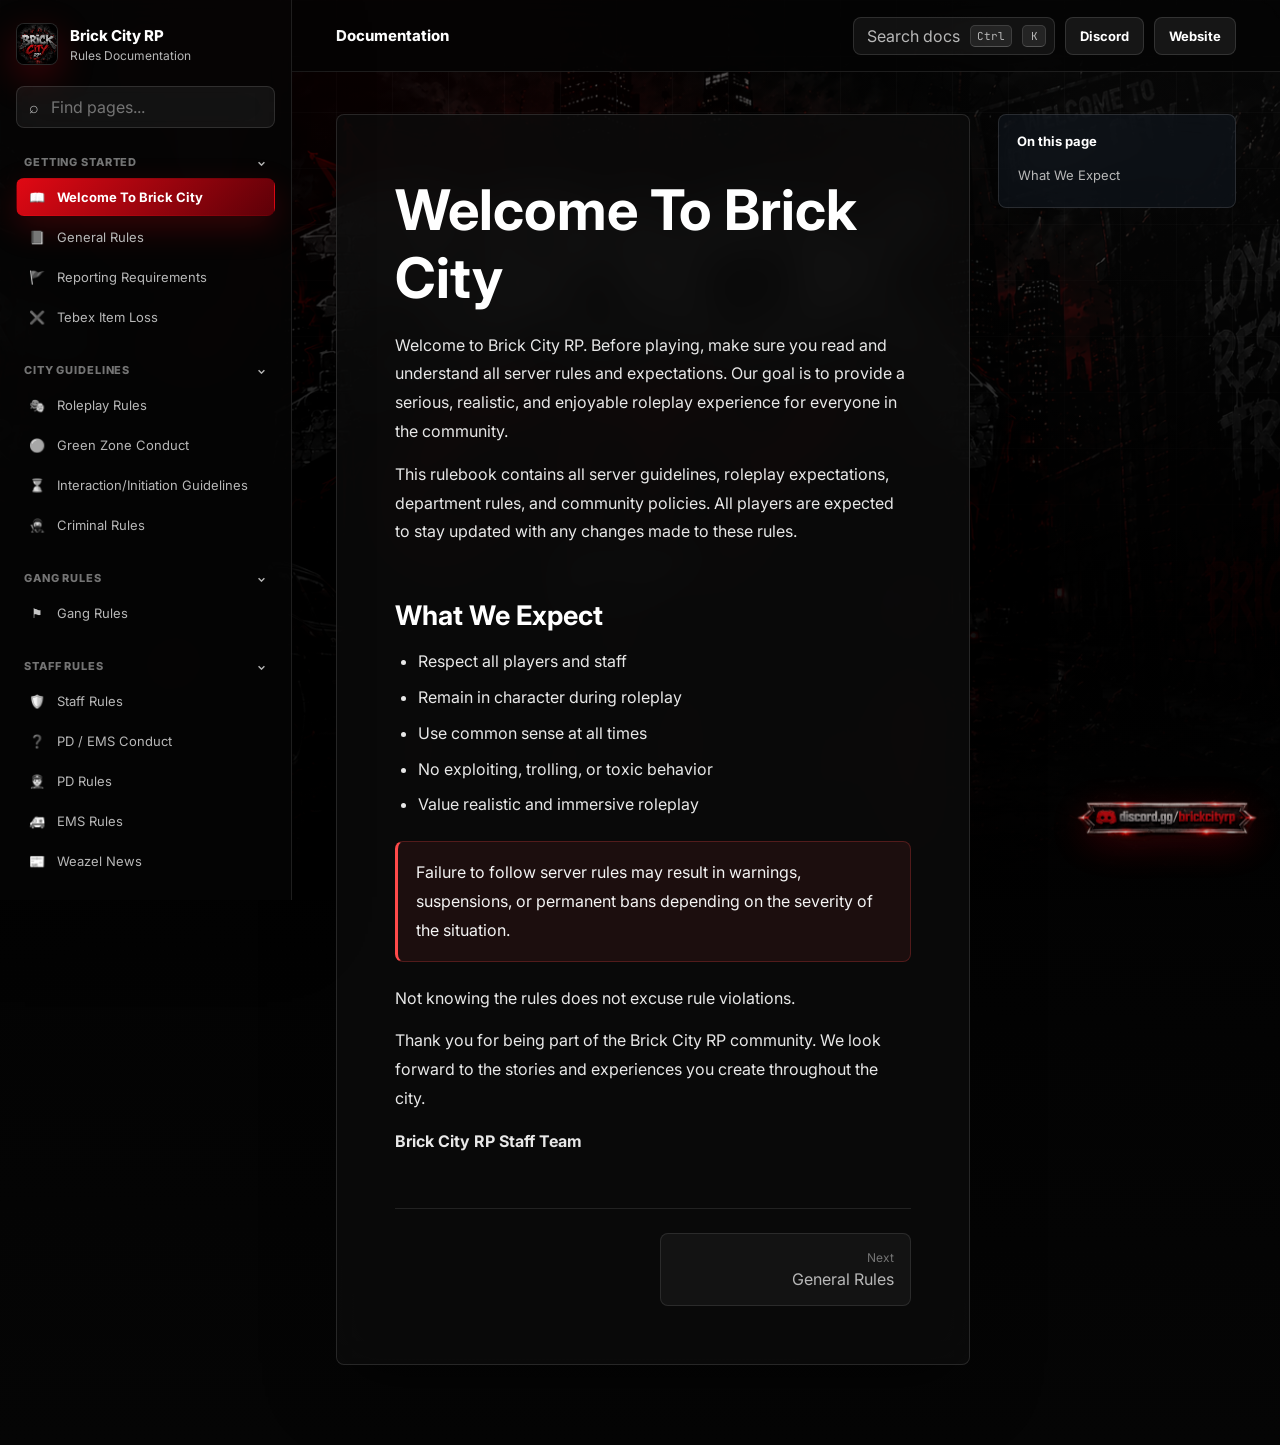
==== index.html @ 06daf95a "Add files via upload" ====
<!doctype html>
<html lang="en">
  <head>
    <meta charset="utf-8">
    <meta name="viewport" content="width=device-width, initial-scale=1">
    <meta name="description" content="Brick City RP rules documentation.">
    <title>Brick City RP Rules</title>
    <link rel="preconnect" href="https://fonts.googleapis.com">
    <link rel="preconnect" href="https://fonts.gstatic.com" crossorigin>
    <link href="https://fonts.googleapis.com/css2?family=Inter:wght@400;500;600;700;800&family=JetBrains+Mono:wght@400;500;700&display=swap" rel="stylesheet">
    <link rel="stylesheet" href="styles.css?v=black-white-red">
  </head>
  <body>
    <div class="site-shell">
      <aside class="sidebar" id="sidebar" aria-label="Documentation navigation">
        <div class="sidebar-brand">
          <a class="brand-mark" href="#/" aria-label="Brick City RP home">
            <img src="assets/logo2.png" alt="Brick City RP logo">
          </a>
          <div>
            <strong>Brick City RP</strong>
            <span>Rules Documentation</span>
          </div>
        </div>

        <label class="sidebar-search" for="sidebar-filter">
          <span aria-hidden="true">⌕</span>
          <input id="sidebar-filter" type="search" placeholder="Find pages...">
        </label>

        <nav class="sidebar-nav" id="sidebar-nav"></nav>
      </aside>

      <div class="sidebar-scrim" id="sidebar-scrim" hidden></div>

      <main class="main-frame">
        <header class="topbar">
          <button class="icon-button mobile-menu" id="menu-toggle" type="button" aria-label="Open navigation">
            <span></span>
            <span></span>
            <span></span>
          </button>

          <a class="topbar-title" href="#/">Documentation</a>

          <div class="topbar-actions">
            <button class="search-trigger" id="search-trigger" type="button" aria-label="Open search">
              <span>Search docs</span>
              <kbd>Ctrl</kbd><kbd>K</kbd>
            </button>
            <a class="quick-link" href="https://discord.gg/brickcityrp" target="_blank" rel="noreferrer">Discord</a>
            <a class="quick-link" href="https://brickcityrp.store" target="_blank" rel="noreferrer">Website</a>
          </div>
        </header>

        <div class="content-grid">
          <article class="doc-card">
            <div class="doc-progress" id="doc-progress"></div>
            <div class="page-transition" id="page-transition">
              <section class="markdown-body" id="content" aria-live="polite"></section>
              <footer class="doc-footer" id="doc-footer"></footer>
            </div>
          </article>

          <aside class="toc-panel" aria-label="On this page">
            <div class="toc-card">
              <strong>On this page</strong>
              <nav id="toc"></nav>
            </div>
          </aside>
        </div>
      </main>
    </div>

    <a class="discord-corner" href="https://discord.gg/brickcityrp" target="_blank" rel="noreferrer" aria-label="Join the Brick City RP Discord">
      <img src="assets/serveroverlay.png" alt="discord.gg/brickcityrp">
    </a>

    <section class="search-modal" id="search-modal" role="dialog" aria-modal="true" aria-labelledby="search-title" hidden>
      <div class="search-backdrop" data-close-search></div>
      <div class="search-box">
        <div class="search-input-row">
          <span aria-hidden="true">⌕</span>
          <input id="search-input" type="search" autocomplete="off" placeholder="Search rules, pages, and commands...">
          <button class="icon-button" type="button" data-close-search aria-label="Close search">×</button>
        </div>
        <h2 id="search-title" class="sr-only">Search documentation</h2>
        <div class="search-results" id="search-results"></div>
      </div>
    </section>

    <script src="app.js"></script>
  </body>
</html>
---- styles.css ----
:root {
  color-scheme: dark;
  --bg: #07090d;
  --bg-soft: #101010;
  --panel: rgba(12, 12, 12, 0.78);
  --panel-strong: rgba(18, 18, 18, 0.92);
  --glass: rgba(255, 255, 255, 0.06);
  --glass-border: rgba(255, 255, 255, 0.12);
  --text: #ffffff;
  --muted: #b8b8b8;
  --subtle: #747474;
  --line: rgba(255, 255, 255, 0.1);
  --accent: #e50914;
  --accent-2: #ffffff;
  --danger: #ff2d2d;
  --warning: #ff4a4a;
  --success: #ffffff;
  --shadow: 0 22px 70px rgba(0, 0, 0, 0.42);
  --sidebar: 292px;
  --topbar: 72px;
  --radius: 8px;
  --mono: "JetBrains Mono", ui-monospace, SFMono-Regular, Consolas, monospace;
  --sans: "Inter", ui-sans-serif, system-ui, -apple-system, BlinkMacSystemFont, "Segoe UI", sans-serif;
  --server-banner: url("assets/nooverlay.png");
}

* {
  box-sizing: border-box;
}

html {
  scroll-behavior: smooth;
}

body {
  min-height: 100vh;
  margin: 0;
  color: var(--text);
  font-family: var(--sans);
  background:
    linear-gradient(180deg, rgba(0, 0, 0, 0.62) 0%, rgba(0, 0, 0, 0.9) 42%, #050505 100%),
    radial-gradient(circle at 24% -10%, rgba(229, 9, 20, 0.2), transparent 34rem),
    radial-gradient(circle at 90% 8%, rgba(255, 255, 255, 0.08), transparent 32rem),
    var(--server-banner) center top / cover fixed no-repeat,
    linear-gradient(145deg, #030303 0%, #111111 46%, #050505 100%);
}

body::before {
  position: fixed;
  inset: 0;
  z-index: -1;
  pointer-events: none;
  content: "";
  background-image:
    linear-gradient(rgba(255, 255, 255, 0.035) 1px, transparent 1px),
    linear-gradient(90deg, rgba(255, 255, 255, 0.035) 1px, transparent 1px);
  background-size: 56px 56px;
  mask-image: linear-gradient(to bottom, rgba(0, 0, 0, 0.8), transparent 78%);
}

a {
  color: inherit;
  text-decoration: none;
}

button,
input {
  font: inherit;
}

button {
  cursor: pointer;
}

.site-shell {
  display: flex;
  min-height: 100vh;
}

.sidebar {
  position: fixed;
  inset: 0 auto 0 0;
  z-index: 50;
  width: var(--sidebar);
  padding: 20px 16px;
  overflow-y: auto;
  background: rgba(5, 5, 5, 0.82);
  border-right: 1px solid var(--line);
  backdrop-filter: blur(24px);
  box-shadow: var(--shadow);
}

.sidebar-brand {
  display: flex;
  align-items: center;
  gap: 12px;
  min-height: 48px;
  margin-bottom: 18px;
}

.brand-mark {
  display: grid;
  place-items: center;
  width: 42px;
  height: 42px;
  overflow: hidden;
  background: #050505;
  border: 1px solid rgba(255, 255, 255, 0.14);
  border-radius: var(--radius);
  box-shadow: 0 12px 36px rgba(229, 9, 20, 0.26);
}

.brand-mark img {
  display: block;
  width: 100%;
  height: 100%;
  object-fit: cover;
}

.sidebar-brand strong,
.topbar-title {
  display: block;
  font-size: 15px;
  font-weight: 760;
}

.sidebar-brand span {
  display: block;
  margin-top: 3px;
  color: var(--muted);
  font-size: 12px;
}

.sidebar-search,
.search-trigger,
.search-input-row {
  display: flex;
  align-items: center;
  gap: 10px;
  background: var(--glass);
  border: 1px solid var(--glass-border);
  border-radius: var(--radius);
}

.sidebar-search {
  position: sticky;
  top: 0;
  z-index: 2;
  height: 42px;
  margin-bottom: 14px;
  padding: 0 12px;
  backdrop-filter: blur(18px);
}

.sidebar-search span,
.search-input-row span {
  color: var(--muted);
}

.sidebar-search input,
.search-input-row input {
  width: 100%;
  min-width: 0;
  color: var(--text);
  background: transparent;
  border: 0;
  outline: 0;
}

.sidebar-search input::placeholder,
.search-input-row input::placeholder {
  color: var(--subtle);
}

.nav-section {
  margin: 20px 0;
}

.nav-section summary {
  display: flex;
  align-items: center;
  justify-content: space-between;
  padding: 7px 8px;
  color: var(--subtle);
  font-size: 11px;
  font-weight: 800;
  letter-spacing: 0.08em;
  text-transform: uppercase;
  list-style: none;
  border-radius: var(--radius);
}

.nav-section summary::-webkit-details-marker {
  display: none;
}

.nav-section summary::after {
  content: "⌄";
  color: var(--muted);
  transition: transform 180ms ease;
}

.nav-section:not([open]) summary::after {
  transform: rotate(-90deg);
}

.nav-link {
  display: flex;
  align-items: center;
  gap: 10px;
  min-height: 38px;
  margin: 2px 0;
  padding: 8px 10px;
  color: var(--muted);
  font-size: 13px;
  line-height: 1.25;
  border: 1px solid transparent;
  border-radius: var(--radius);
  transition: background 160ms ease, color 160ms ease, transform 160ms ease, border-color 160ms ease;
}

.nav-link:hover {
  color: var(--text);
  background: rgba(255, 255, 255, 0.055);
  border-color: rgba(255, 255, 255, 0.08);
  transform: translateX(2px);
}

.nav-link.active {
  color: #ffffff;
  font-weight: 700;
  background: linear-gradient(135deg, rgba(229, 9, 20, 0.98), rgba(95, 0, 8, 0.98));
  box-shadow: 0 12px 32px rgba(229, 9, 20, 0.22);
}

.nav-icon {
  width: 20px;
  text-align: center;
  filter: grayscale(1) contrast(1.25);
}

.main-frame {
  width: calc(100% - var(--sidebar));
  min-width: 0;
  margin-left: var(--sidebar);
}

.topbar {
  position: sticky;
  top: 0;
  z-index: 35;
  display: flex;
  align-items: center;
  justify-content: space-between;
  height: var(--topbar);
  padding: 0 clamp(18px, 4vw, 44px);
  background: rgba(5, 5, 5, 0.78);
  border-bottom: 1px solid var(--line);
  backdrop-filter: blur(22px);
}

.topbar-actions {
  display: flex;
  align-items: center;
  gap: 10px;
}

.search-trigger {
  height: 38px;
  padding: 0 8px 0 13px;
  color: var(--muted);
  transition: color 160ms ease, border-color 160ms ease, background 160ms ease;
}

.search-trigger:hover {
  color: var(--text);
  background: rgba(255, 255, 255, 0.085);
  border-color: rgba(255, 255, 255, 0.18);
}

kbd {
  min-width: 24px;
  padding: 3px 6px;
  color: var(--muted);
  font-family: var(--mono);
  font-size: 11px;
  background: rgba(255, 255, 255, 0.08);
  border: 1px solid rgba(255, 255, 255, 0.12);
  border-bottom-color: rgba(255, 255, 255, 0.22);
  border-radius: 5px;
}

.quick-link {
  display: inline-flex;
  align-items: center;
  height: 38px;
  padding: 0 14px;
  color: var(--text);
  font-size: 13px;
  font-weight: 700;
  background: rgba(255, 255, 255, 0.075);
  border: 1px solid var(--glass-border);
  border-radius: var(--radius);
  transition: transform 160ms ease, background 160ms ease;
}

.quick-link:hover {
  background: rgba(255, 255, 255, 0.12);
  transform: translateY(-1px);
}

.icon-button {
  display: inline-grid;
  place-items: center;
  width: 38px;
  height: 38px;
  color: var(--text);
  background: rgba(255, 255, 255, 0.07);
  border: 1px solid var(--glass-border);
  border-radius: var(--radius);
}

.mobile-menu {
  display: none;
}

.mobile-menu span {
  display: block;
  width: 16px;
  height: 2px;
  margin: 2px 0;
  background: currentColor;
  border-radius: 3px;
}

.content-grid {
  display: grid;
  grid-template-columns: minmax(0, 880px) 238px;
  gap: 28px;
  width: 100%;
  max-width: 1240px;
  margin: 0 auto;
  padding: 42px clamp(18px, 4vw, 44px) 80px;
}

.doc-card {
  position: relative;
  min-width: 0;
  background: var(--panel);
  border: 1px solid var(--glass-border);
  border-radius: var(--radius);
  box-shadow: var(--shadow);
  backdrop-filter: blur(22px);
}

.doc-progress {
  position: sticky;
  top: var(--topbar);
  z-index: 5;
  height: 3px;
  width: 0;
  background: linear-gradient(90deg, var(--accent), var(--accent-2));
  border-radius: var(--radius) var(--radius) 0 0;
}

.page-transition {
  padding: clamp(26px, 5vw, 58px);
  animation: page-in 240ms ease both;
}

@keyframes page-in {
  from {
    opacity: 0;
    transform: translateY(8px);
  }
  to {
    opacity: 1;
    transform: translateY(0);
  }
}

.markdown-body {
  color: #e8e8e8;
  font-size: 16px;
  line-height: 1.8;
}

.markdown-body > *:first-child {
  margin-top: 0;
}

.markdown-body h1,
.markdown-body h2,
.markdown-body h3,
.markdown-body h4 {
  color: var(--text);
  line-height: 1.22;
}

.markdown-body h1 {
  margin: 0 0 18px;
  font-size: clamp(34px, 5vw, 56px);
  letter-spacing: 0;
}

.markdown-body h2 {
  margin: 44px 0 14px;
  padding-top: 10px;
  font-size: 27px;
}

.markdown-body h3 {
  margin: 30px 0 10px;
  font-size: 20px;
}

.markdown-body p {
  margin: 14px 0;
}

.markdown-body a {
  color: var(--accent);
  font-weight: 650;
  border-bottom: 1px solid rgba(229, 9, 20, 0.38);
}

.markdown-body ul,
.markdown-body ol {
  margin: 14px 0;
  padding-left: 1.45rem;
}

.markdown-body li {
  margin: 7px 0;
}

.markdown-body blockquote,
.markdown-alert {
  margin: 22px 0;
  padding: 16px 18px;
  color: #f4f4f4;
  background: rgba(229, 9, 20, 0.08);
  border: 1px solid rgba(229, 9, 20, 0.24);
  border-left: 3px solid var(--accent);
  border-radius: var(--radius);
}

.markdown-alert.warning {
  background: rgba(255, 74, 74, 0.08);
  border-color: rgba(255, 74, 74, 0.24);
  border-left-color: var(--warning);
}

.markdown-alert.danger {
  background: rgba(255, 45, 45, 0.08);
  border-color: rgba(255, 45, 45, 0.24);
  border-left-color: var(--danger);
}

.markdown-alert.success {
  background: rgba(255, 255, 255, 0.06);
  border-color: rgba(255, 255, 255, 0.2);
  border-left-color: var(--success);
}

.markdown-body code {
  padding: 0.18rem 0.38rem;
  color: #ffffff;
  font-family: var(--mono);
  font-size: 0.88em;
  background: rgba(229, 9, 20, 0.14);
  border: 1px solid rgba(229, 9, 20, 0.26);
  border-radius: 5px;
}

.markdown-body pre {
  position: relative;
  margin: 24px 0;
  padding: 18px;
  overflow-x: auto;
  background: rgba(2, 6, 12, 0.76);
  border: 1px solid rgba(255, 255, 255, 0.12);
  border-radius: var(--radius);
}

.markdown-body pre code {
  padding: 0;
  color: #ffffff;
  background: transparent;
  border: 0;
}

.markdown-body table {
  display: block;
  width: 100%;
  margin: 24px 0;
  overflow-x: auto;
  border-collapse: collapse;
  border: 1px solid var(--line);
  border-radius: var(--radius);
}

.markdown-body th,
.markdown-body td {
  padding: 13px 15px;
  text-align: left;
  border-bottom: 1px solid var(--line);
}

.markdown-body th {
  color: var(--text);
  font-size: 13px;
  background: rgba(255, 255, 255, 0.06);
}

.markdown-body tr:last-child td {
  border-bottom: 0;
}

.markdown-body hr {
  margin: 34px 0;
  border: 0;
  border-top: 1px solid var(--line);
}

.doc-footer {
  display: grid;
  grid-template-columns: repeat(2, minmax(0, 1fr));
  gap: 14px;
  margin-top: 52px;
  padding-top: 24px;
  border-top: 1px solid var(--line);
}

.pager-link {
  display: block;
  padding: 16px;
  color: var(--muted);
  background: rgba(255, 255, 255, 0.045);
  border: 1px solid var(--line);
  border-radius: var(--radius);
  transition: transform 160ms ease, background 160ms ease, border-color 160ms ease;
}

.pager-link:hover {
  color: var(--text);
  background: rgba(255, 255, 255, 0.075);
  border-color: rgba(255, 255, 255, 0.18);
  transform: translateY(-2px);
}

.pager-link.next {
  text-align: right;
}

.pager-link small {
  display: block;
  margin-bottom: 4px;
  color: var(--subtle);
  font-size: 12px;
}

.toc-panel {
  position: sticky;
  top: calc(var(--topbar) + 28px);
  align-self: start;
}

.toc-card {
  padding: 18px;
  background: rgba(18, 24, 34, 0.54);
  border: 1px solid var(--glass-border);
  border-radius: var(--radius);
  backdrop-filter: blur(18px);
}

.toc-card strong {
  display: block;
  margin-bottom: 12px;
  font-size: 13px;
}

.toc-card a {
  display: block;
  padding: 6px 0;
  color: var(--muted);
  font-size: 13px;
  border-left: 1px solid transparent;
}

.toc-card a:hover,
.toc-card a.active {
  color: var(--accent);
}

.search-modal[hidden] {
  display: none;
}

.search-modal {
  position: fixed;
  inset: 0;
  z-index: 100;
  display: grid;
  place-items: start center;
  padding: 11vh 18px 30px;
}

.search-backdrop,
.sidebar-scrim {
  position: fixed;
  inset: 0;
  background: rgba(1, 4, 8, 0.68);
  backdrop-filter: blur(8px);
}

.search-box {
  position: relative;
  z-index: 1;
  width: min(720px, 100%);
  overflow: hidden;
  background: rgba(13, 18, 27, 0.94);
  border: 1px solid var(--glass-border);
  border-radius: var(--radius);
  box-shadow: var(--shadow);
}

.search-input-row {
  height: 58px;
  padding: 0 10px 0 18px;
  border: 0;
  border-bottom: 1px solid var(--line);
  border-radius: 0;
}

.search-results {
  max-height: min(58vh, 540px);
  overflow-y: auto;
  padding: 10px;
}

.search-result {
  display: block;
  padding: 14px;
  border-radius: var(--radius);
}

.search-result:hover,
.search-result.active {
  background: rgba(255, 255, 255, 0.075);
}

.search-result strong {
  display: block;
  margin-bottom: 4px;
}

.search-result span {
  color: var(--muted);
  font-size: 13px;
}

.empty-state {
  padding: 26px;
  color: var(--muted);
  text-align: center;
}

.sr-only {
  position: absolute;
  width: 1px;
  height: 1px;
  padding: 0;
  overflow: hidden;
  clip: rect(0, 0, 0, 0);
  white-space: nowrap;
  border: 0;
}

@media (max-width: 1120px) {
  .content-grid {
    grid-template-columns: minmax(0, 1fr);
  }

  .toc-panel {
    display: none;
  }
}

@media (max-width: 820px) {
  :root {
    --topbar: 64px;
  }

  .sidebar {
    transform: translateX(-104%);
    transition: transform 220ms ease;
  }

  body.sidebar-open .sidebar {
    transform: translateX(0);
  }

  body.sidebar-open .sidebar-scrim {
    display: block;
  }

  .main-frame {
    width: 100%;
    margin-left: 0;
  }

  .mobile-menu {
    display: inline-grid;
  }

  .topbar {
    padding: 0 14px;
  }

  .topbar-title {
    position: absolute;
    left: 58px;
  }

  .search-trigger span,
  .quick-link {
    display: none;
  }

  .content-grid {
    padding: 22px 12px 60px;
  }

  .page-transition {
    padding: 24px 18px;
  }

  .markdown-body {
    font-size: 15px;
  }

  .doc-footer {
    grid-template-columns: 1fr;
  }

  .pager-link.next {
    text-align: left;
  }
}

.discord-corner {
  position: fixed;
  right: 18px;
  bottom: 16px;
  z-index: 45;
  display: block;
  width: min(190px, calc(100vw - 36px));
  height: auto;
  overflow: hidden;
  opacity: 0.78;
  filter: drop-shadow(0 8px 18px rgba(229, 9, 20, 0.28));
  transition: opacity 160ms ease, transform 160ms ease, filter 160ms ease;
}

.discord-corner:hover {
  opacity: 1;
  transform: translateY(-2px);
  filter: drop-shadow(0 10px 24px rgba(229, 9, 20, 0.38));
}

.discord-corner img {
  display: block;
  width: 100%;
  height: auto;
}

@media (max-width: 820px) {
  .discord-corner {
    right: 12px;
    bottom: 12px;
    width: 150px;
    opacity: 0.72;
  }
}
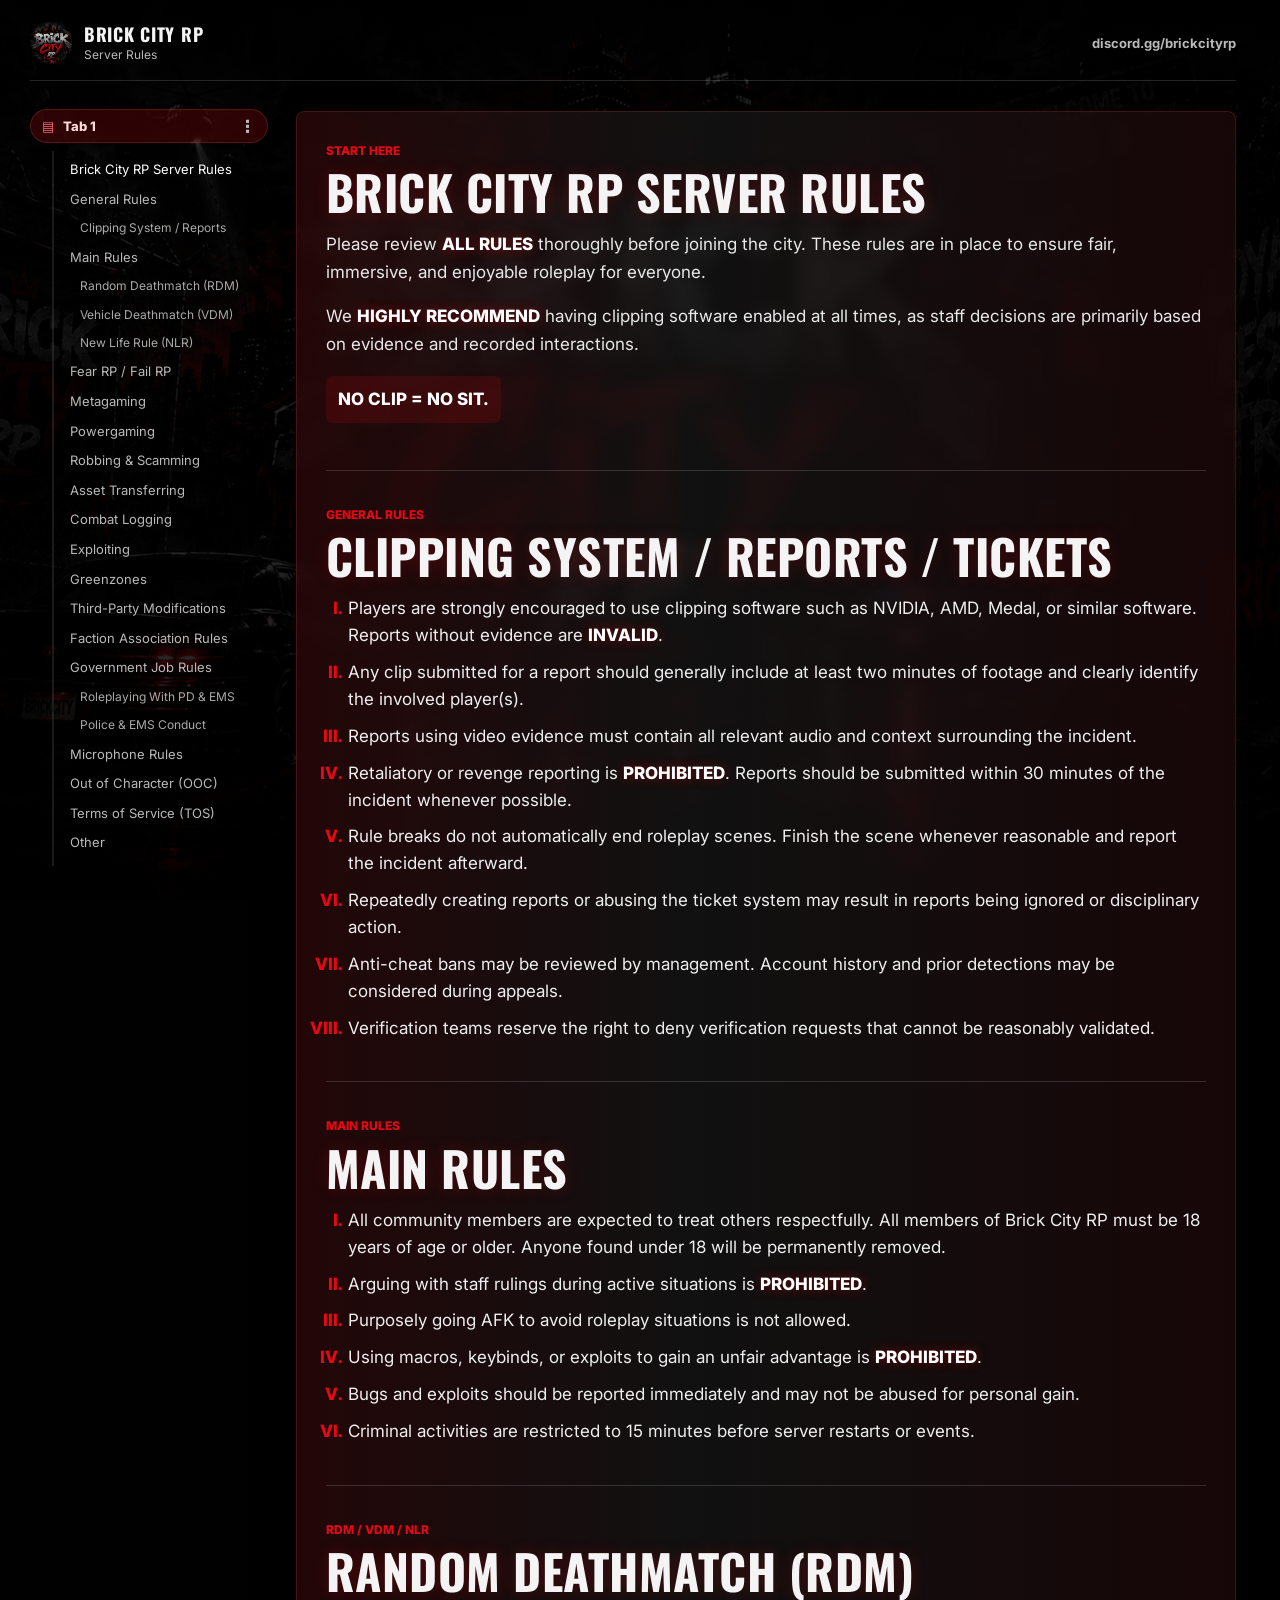
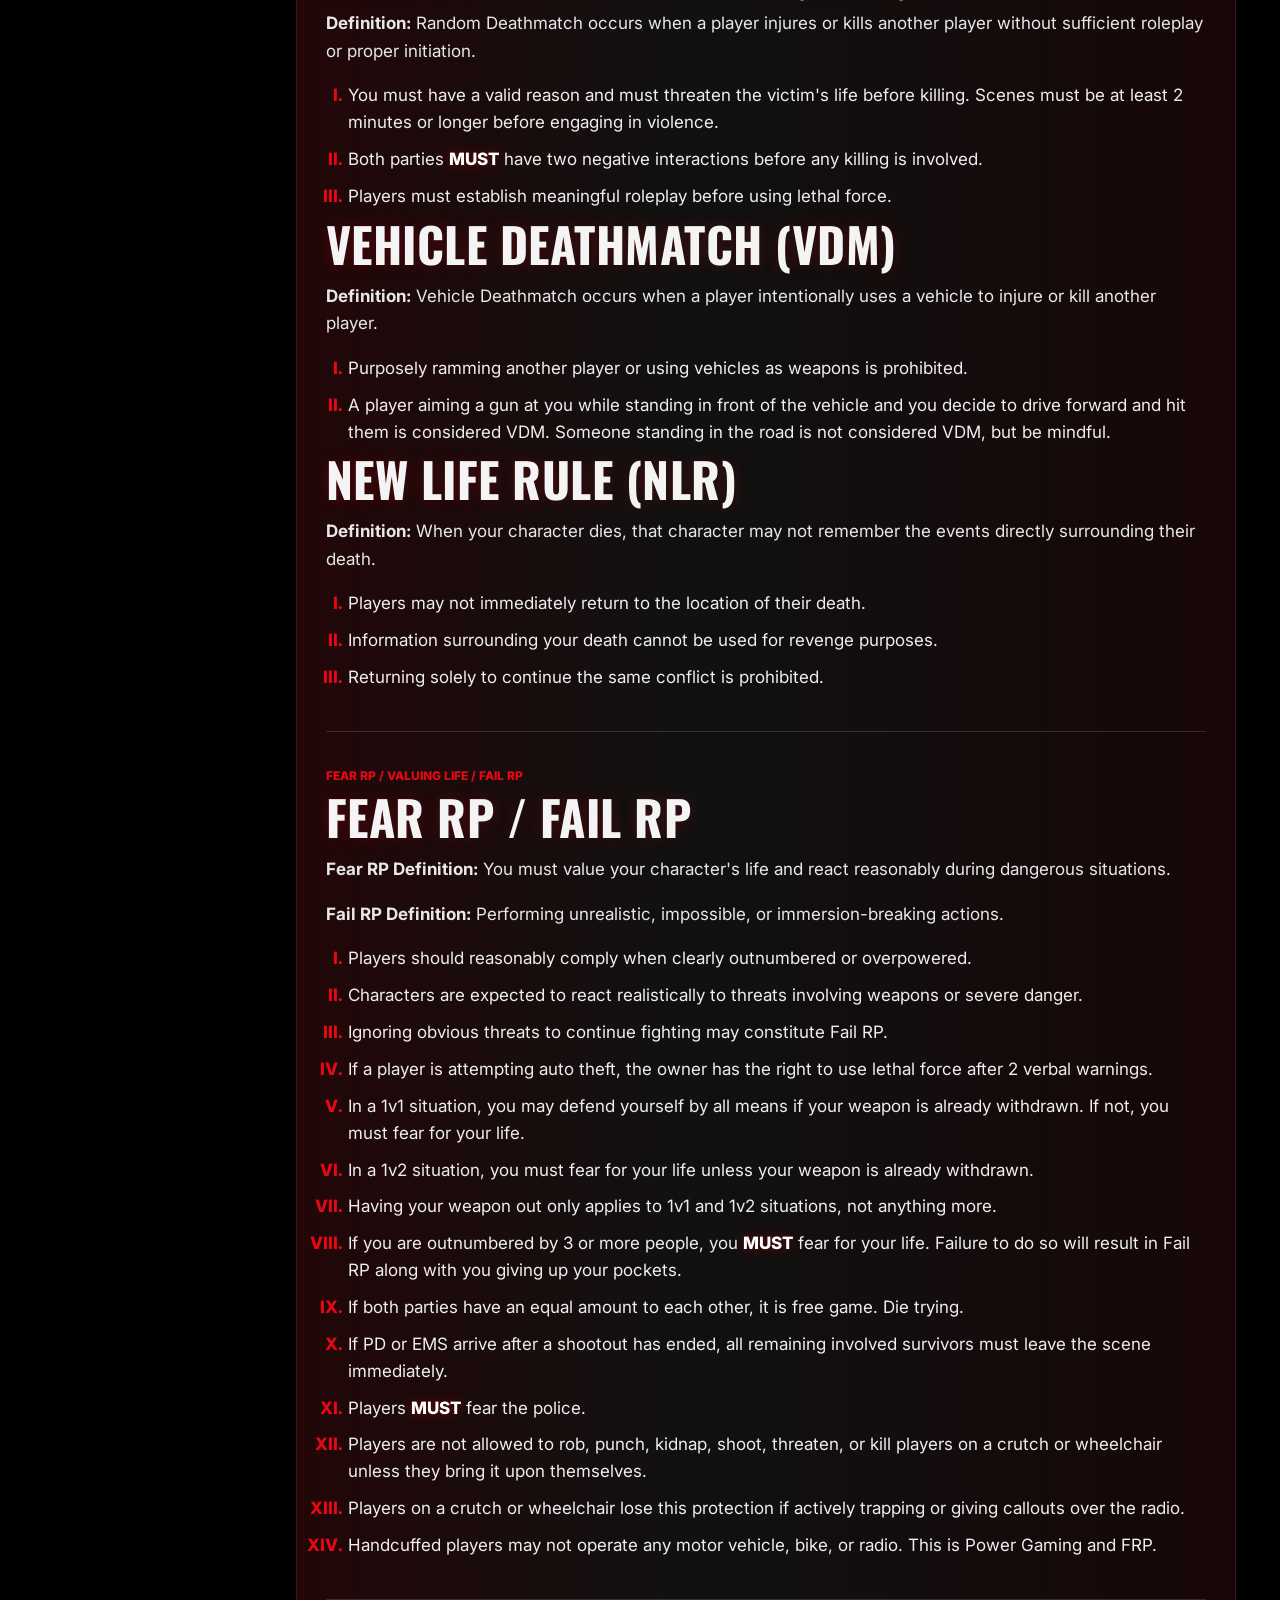
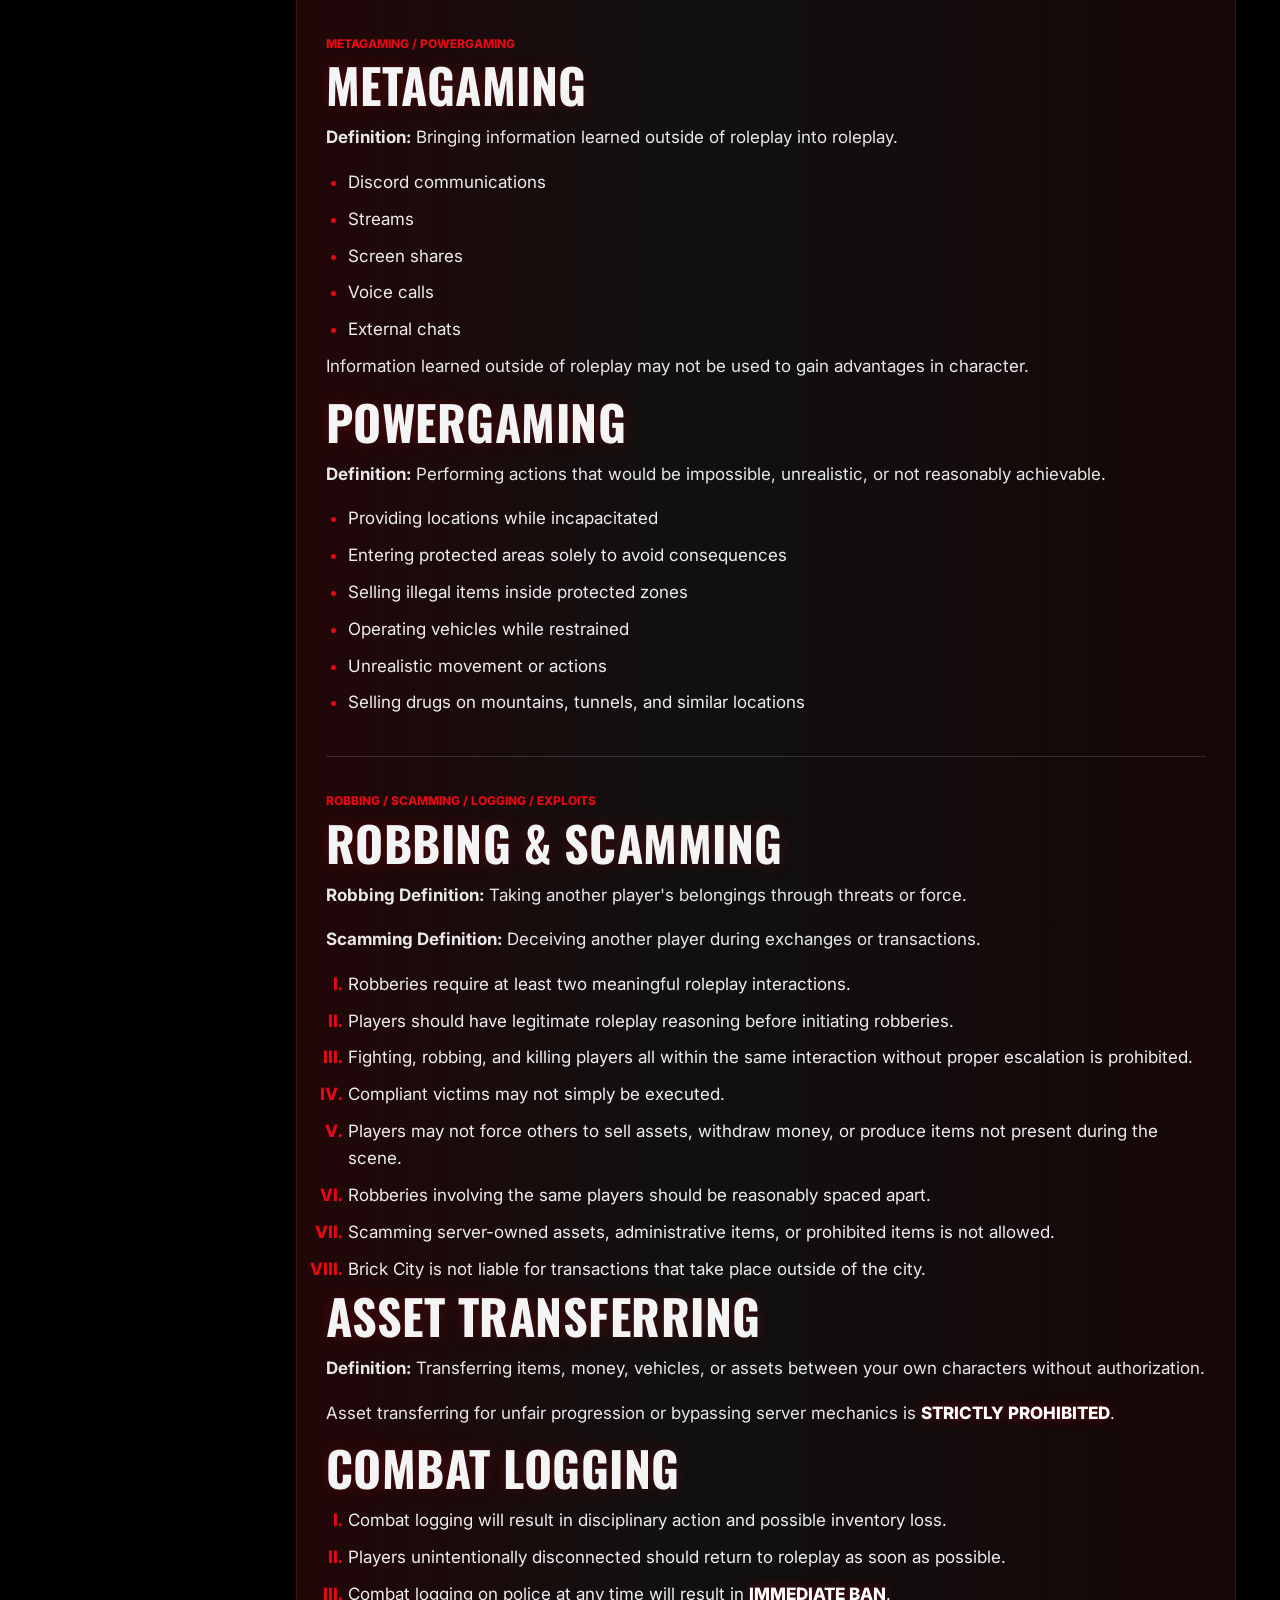
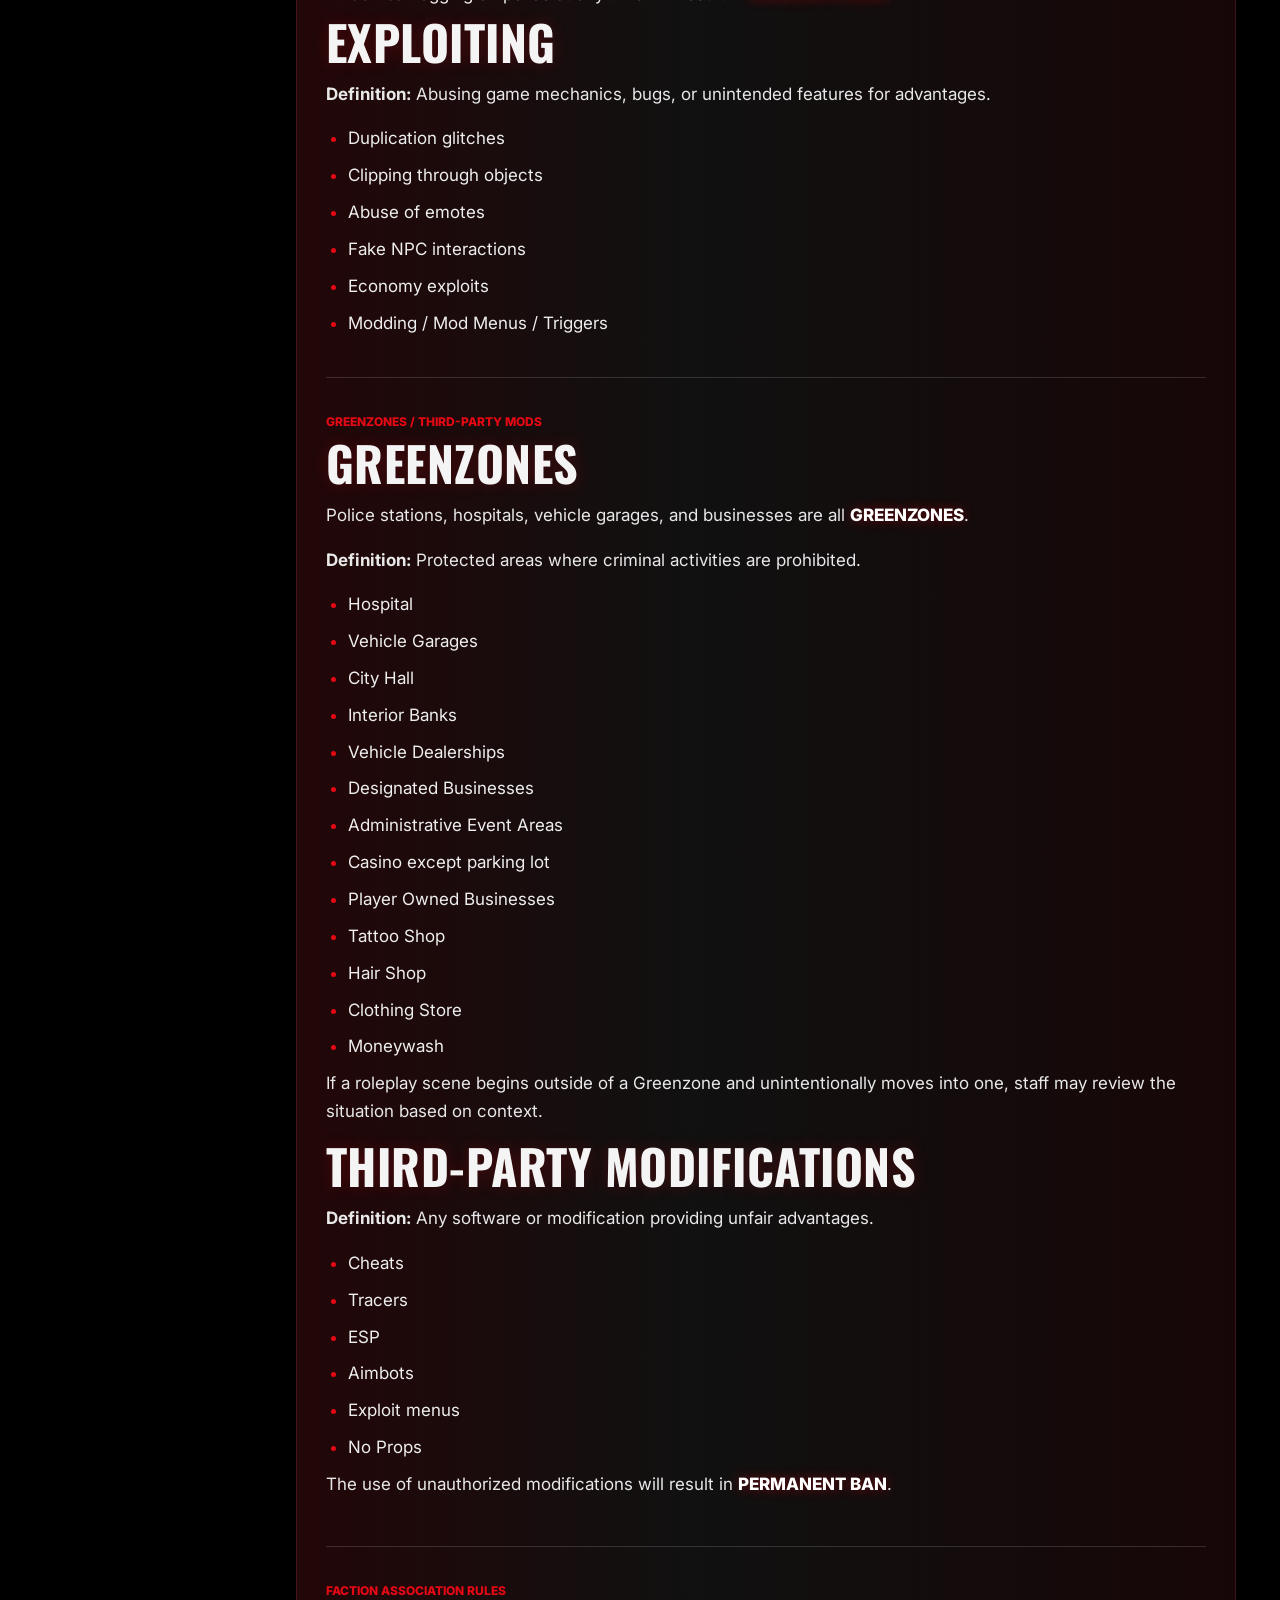
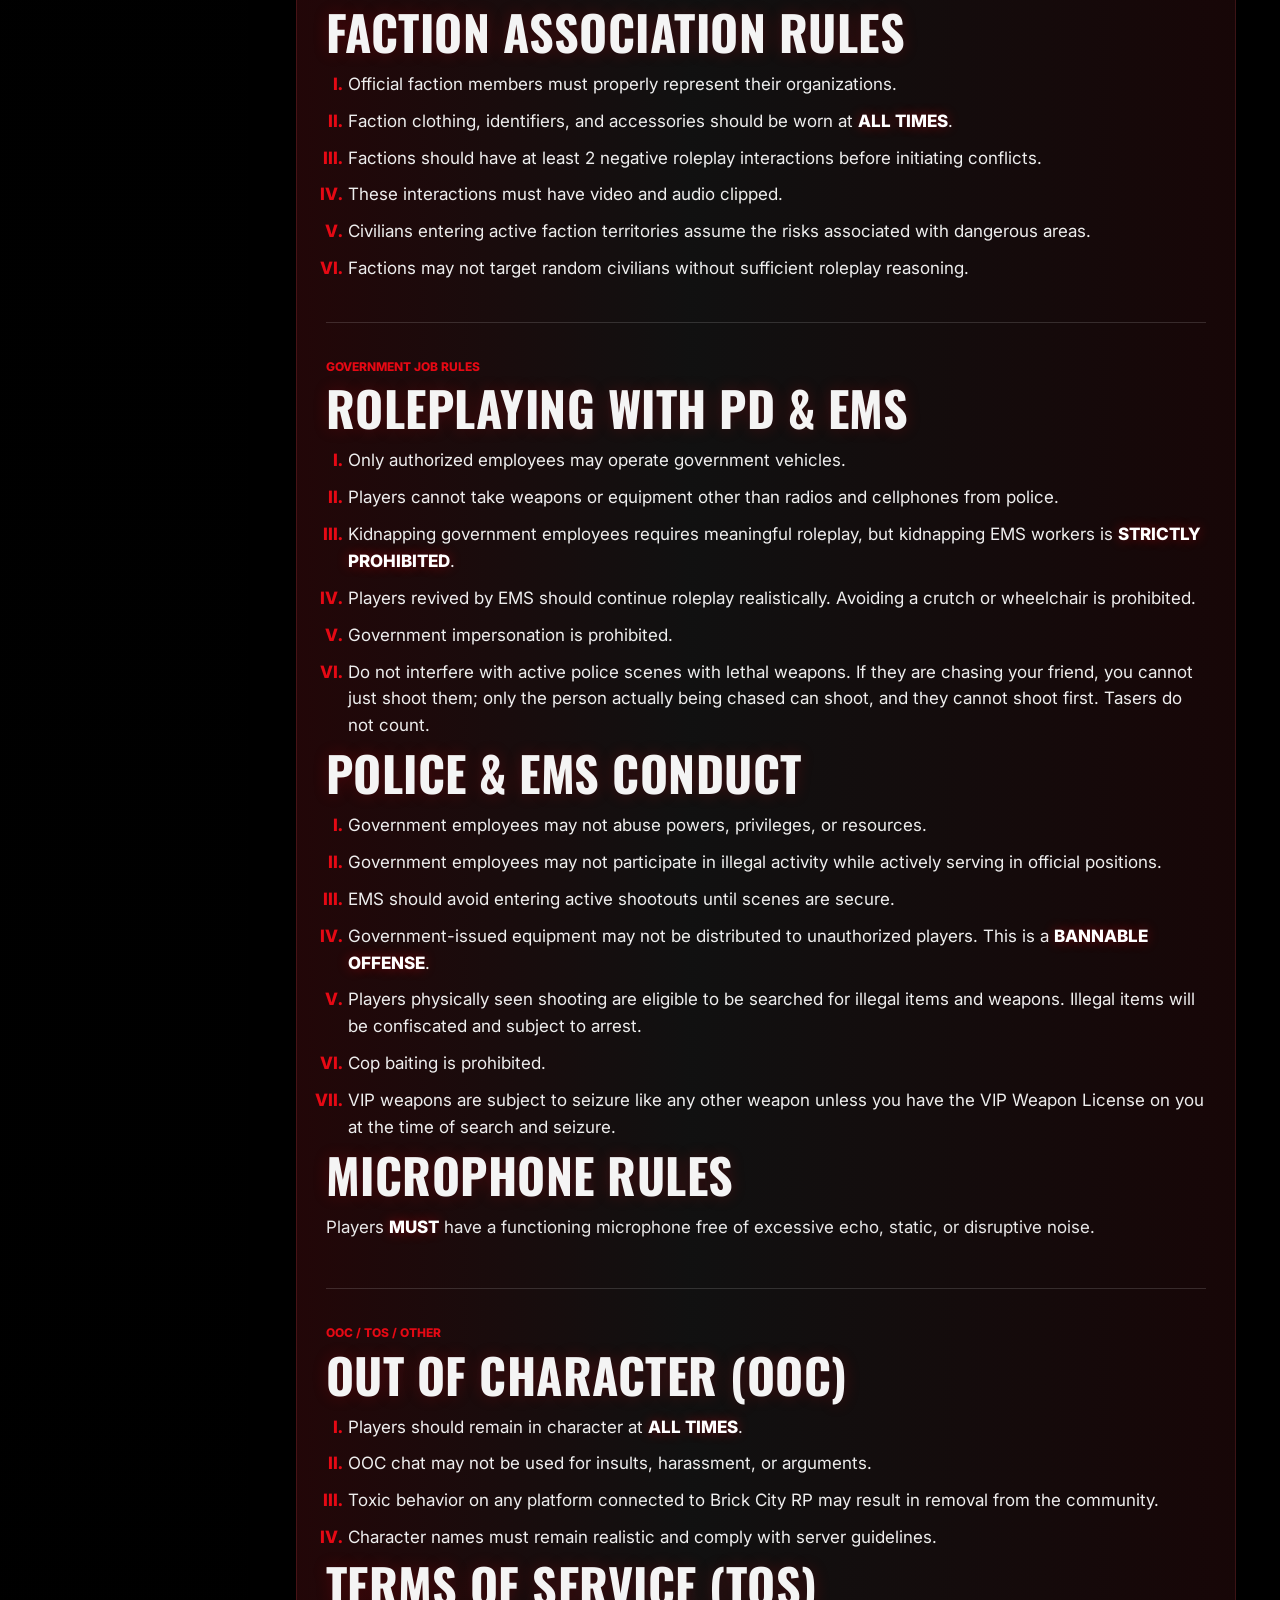
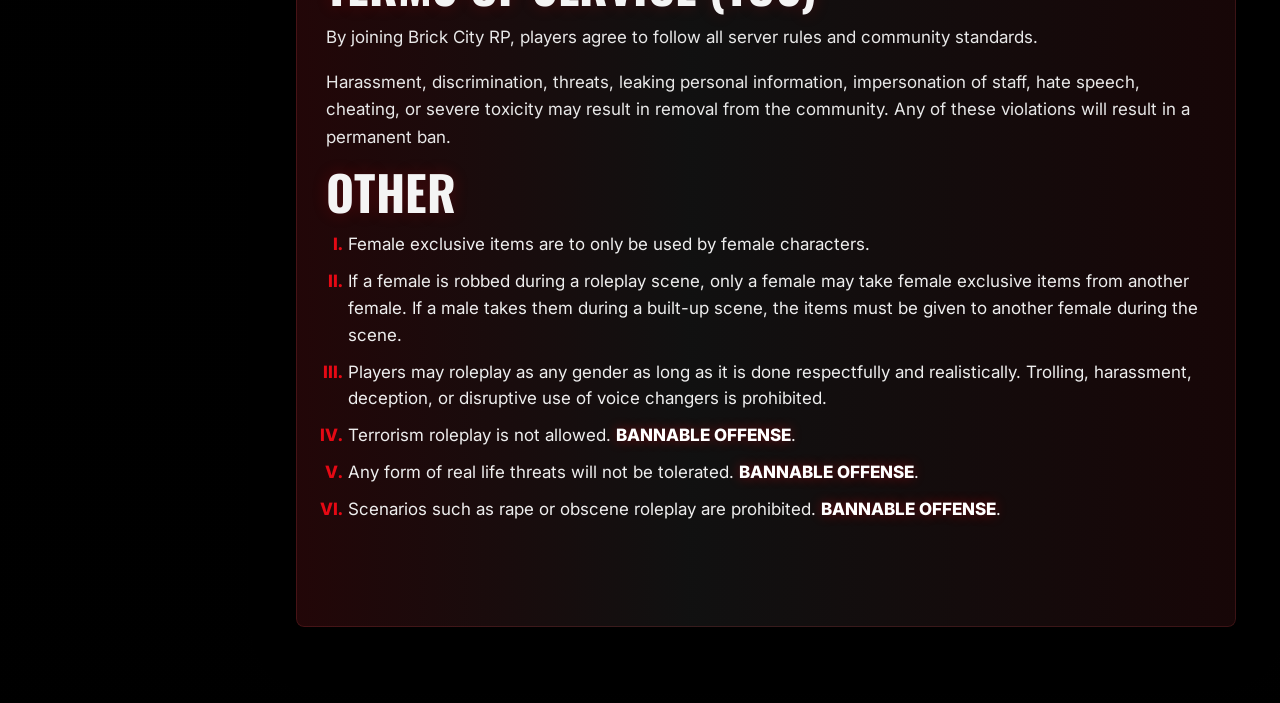
==== commit a5595828: "Add files via upload" ====
--- a/index.html
+++ b/index.html
@@ -3,92 +3,313 @@
   <head>
     <meta charset="utf-8">
     <meta name="viewport" content="width=device-width, initial-scale=1">
-    <meta name="description" content="Brick City RP rules documentation.">
+    <meta name="description" content="Brick City RP server rules.">
     <title>Brick City RP Rules</title>
     <link rel="preconnect" href="https://fonts.googleapis.com">
     <link rel="preconnect" href="https://fonts.gstatic.com" crossorigin>
-    <link href="https://fonts.googleapis.com/css2?family=Inter:wght@400;500;600;700;800&family=JetBrains+Mono:wght@400;500;700&display=swap" rel="stylesheet">
-    <link rel="stylesheet" href="styles.css?v=black-white-red">
+    <link href="https://fonts.googleapis.com/css2?family=Inter:wght@500;600;700;800;900&family=Oswald:wght@600;700&display=swap" rel="stylesheet">
+    <link rel="stylesheet" href="styles.css?v=black-room-rules">
   </head>
   <body>
-    <div class="site-shell">
-      <aside class="sidebar" id="sidebar" aria-label="Documentation navigation">
-        <div class="sidebar-brand">
-          <a class="brand-mark" href="#/" aria-label="Brick City RP home">
-            <img src="assets/logo2.png" alt="Brick City RP logo">
-          </a>
-          <div>
+    <main class="simple-shell">
+      <header class="site-header">
+        <a class="brand" href="#overview" data-category-link="overview" aria-label="Brick City RP rules home">
+          <img src="assets/logo2.png" alt="Brick City RP logo">
+          <span>
             <strong>Brick City RP</strong>
-            <span>Rules Documentation</span>
-          </div>
+            <small>Server Rules</small>
+          </span>
+        </a>
+
+        <a class="discord-link" href="https://discord.gg/brickcityrp" target="_blank" rel="noreferrer">discord.gg/brickcityrp</a>
+      </header>
+
+      <nav class="outline-nav" aria-label="Rule sections">
+        <div class="outline-tab">
+          <span class="tab-icon">▤</span>
+          <span>Tab 1</span>
+          <span class="tab-menu">⋮</span>
         </div>
-
-        <label class="sidebar-search" for="sidebar-filter">
-          <span aria-hidden="true">⌕</span>
-          <input id="sidebar-filter" type="search" placeholder="Find pages...">
-        </label>
-
-        <nav class="sidebar-nav" id="sidebar-nav"></nav>
-      </aside>
-
-      <div class="sidebar-scrim" id="sidebar-scrim" hidden></div>
-
-      <main class="main-frame">
-        <header class="topbar">
-          <button class="icon-button mobile-menu" id="menu-toggle" type="button" aria-label="Open navigation">
-            <span></span>
-            <span></span>
-            <span></span>
-          </button>
-
-          <a class="topbar-title" href="#/">Documentation</a>
-
-          <div class="topbar-actions">
-            <button class="search-trigger" id="search-trigger" type="button" aria-label="Open search">
-              <span>Search docs</span>
-              <kbd>Ctrl</kbd><kbd>K</kbd>
-            </button>
-            <a class="quick-link" href="https://discord.gg/brickcityrp" target="_blank" rel="noreferrer">Discord</a>
-            <a class="quick-link" href="https://brickcityrp.store" target="_blank" rel="noreferrer">Website</a>
-          </div>
-        </header>
-
-        <div class="content-grid">
-          <article class="doc-card">
-            <div class="doc-progress" id="doc-progress"></div>
-            <div class="page-transition" id="page-transition">
-              <section class="markdown-body" id="content" aria-live="polite"></section>
-              <footer class="doc-footer" id="doc-footer"></footer>
-            </div>
-          </article>
-
-          <aside class="toc-panel" aria-label="On this page">
-            <div class="toc-card">
-              <strong>On this page</strong>
-              <nav id="toc"></nav>
-            </div>
-          </aside>
+        <div class="outline-list">
+          <a class="active" href="#overview">Brick City RP Server Rules</a>
+          <a href="#reports">General Rules</a>
+          <a class="sub-link" href="#reports">Clipping System / Reports</a>
+          <a href="#main">Main Rules</a>
+          <a class="sub-link" href="#rdm">Random Deathmatch (RDM)</a>
+          <a class="sub-link" href="#vdm">Vehicle Deathmatch (VDM)</a>
+          <a class="sub-link" href="#nlr">New Life Rule (NLR)</a>
+          <a href="#fear">Fear RP / Fail RP</a>
+          <a href="#metagaming">Metagaming</a>
+          <a href="#powergaming">Powergaming</a>
+          <a href="#robbing">Robbing &amp; Scamming</a>
+          <a href="#asset-transferring">Asset Transferring</a>
+          <a href="#combat-logging">Combat Logging</a>
+          <a href="#exploiting">Exploiting</a>
+          <a href="#zones">Greenzones</a>
+          <a href="#third-party-mods">Third-Party Modifications</a>
+          <a href="#factions">Faction Association Rules</a>
+          <a href="#government">Government Job Rules</a>
+          <a class="sub-link" href="#government">Roleplaying With PD &amp; EMS</a>
+          <a class="sub-link" href="#pd-ems-conduct">Police &amp; EMS Conduct</a>
+          <a href="#microphone-rules">Microphone Rules</a>
+          <a href="#ooc">Out of Character (OOC)</a>
+          <a href="#tos">Terms of Service (TOS)</a>
+          <a href="#other">Other</a>
         </div>
-      </main>
-    </div>
-
-    <a class="discord-corner" href="https://discord.gg/brickcityrp" target="_blank" rel="noreferrer" aria-label="Join the Brick City RP Discord">
-      <img src="assets/serveroverlay.png" alt="discord.gg/brickcityrp">
-    </a>
-
-    <section class="search-modal" id="search-modal" role="dialog" aria-modal="true" aria-labelledby="search-title" hidden>
-      <div class="search-backdrop" data-close-search></div>
-      <div class="search-box">
-        <div class="search-input-row">
-          <span aria-hidden="true">⌕</span>
-          <input id="search-input" type="search" autocomplete="off" placeholder="Search rules, pages, and commands...">
-          <button class="icon-button" type="button" data-close-search aria-label="Close search">×</button>
-        </div>
-        <h2 id="search-title" class="sr-only">Search documentation</h2>
-        <div class="search-results" id="search-results"></div>
-      </div>
-    </section>
-
-    <script src="app.js"></script>
+      </nav>
+
+      <section class="rules-sheet" aria-label="Brick City RP server rules">
+          <article class="rule-card visible" id="overview" data-category="overview">
+            <p class="rule-number">Start Here</p>
+            <h2>BRICK CITY RP SERVER RULES</h2>
+            <p>Please review <mark>ALL RULES</mark> thoroughly before joining the city. These rules are in place to ensure fair, immersive, and enjoyable roleplay for everyone.</p>
+            <p>We <mark>HIGHLY RECOMMEND</mark> having clipping software enabled at all times, as staff decisions are primarily based on evidence and recorded interactions.</p>
+            <p class="warning">NO CLIP = NO SIT.</p>
+          </article>
+
+          <article class="rule-card visible" id="reports" data-category="reports">
+            <p class="rule-number">General Rules</p>
+            <h2>Clipping System / Reports / Tickets</h2>
+            <ol>
+              <li>Players are strongly encouraged to use clipping software such as NVIDIA, AMD, Medal, or similar software. Reports without evidence are <mark>INVALID</mark>.</li>
+              <li>Any clip submitted for a report should generally include at least two minutes of footage and clearly identify the involved player(s).</li>
+              <li>Reports using video evidence must contain all relevant audio and context surrounding the incident.</li>
+              <li>Retaliatory or revenge reporting is <mark>PROHIBITED</mark>. Reports should be submitted within 30 minutes of the incident whenever possible.</li>
+              <li>Rule breaks do not automatically end roleplay scenes. Finish the scene whenever reasonable and report the incident afterward.</li>
+              <li>Repeatedly creating reports or abusing the ticket system may result in reports being ignored or disciplinary action.</li>
+              <li>Anti-cheat bans may be reviewed by management. Account history and prior detections may be considered during appeals.</li>
+              <li>Verification teams reserve the right to deny verification requests that cannot be reasonably validated.</li>
+            </ol>
+          </article>
+
+          <article class="rule-card visible" id="main" data-category="main">
+            <p class="rule-number">Main Rules</p>
+            <h2>Main Rules</h2>
+            <ol>
+              <li>All community members are expected to treat others respectfully. All members of Brick City RP must be 18 years of age or older. Anyone found under 18 will be permanently removed.</li>
+              <li>Arguing with staff rulings during active situations is <mark>PROHIBITED</mark>.</li>
+              <li>Purposely going AFK to avoid roleplay situations is not allowed.</li>
+              <li>Using macros, keybinds, or exploits to gain an unfair advantage is <mark>PROHIBITED</mark>.</li>
+              <li>Bugs and exploits should be reported immediately and may not be abused for personal gain.</li>
+              <li>Criminal activities are restricted to 15 minutes before server restarts or events.</li>
+            </ol>
+          </article>
+
+          <article class="rule-card visible" id="combat" data-category="combat">
+            <p class="rule-number">RDM / VDM / NLR</p>
+            <h2 id="rdm">Random Deathmatch (RDM)</h2>
+            <p><strong>Definition:</strong> Random Deathmatch occurs when a player injures or kills another player without sufficient roleplay or proper initiation.</p>
+            <ol>
+              <li>You must have a valid reason and must threaten the victim's life before killing. Scenes must be at least 2 minutes or longer before engaging in violence.</li>
+              <li>Both parties <mark>MUST</mark> have two negative interactions before any killing is involved.</li>
+              <li>Players must establish meaningful roleplay before using lethal force.</li>
+            </ol>
+
+            <h2 id="vdm">Vehicle Deathmatch (VDM)</h2>
+            <p><strong>Definition:</strong> Vehicle Deathmatch occurs when a player intentionally uses a vehicle to injure or kill another player.</p>
+            <ol>
+              <li>Purposely ramming another player or using vehicles as weapons is prohibited.</li>
+              <li>A player aiming a gun at you while standing in front of the vehicle and you decide to drive forward and hit them is considered VDM. Someone standing in the road is not considered VDM, but be mindful.</li>
+            </ol>
+
+            <h2 id="nlr">New Life Rule (NLR)</h2>
+            <p><strong>Definition:</strong> When your character dies, that character may not remember the events directly surrounding their death.</p>
+            <ol>
+              <li>Players may not immediately return to the location of their death.</li>
+              <li>Information surrounding your death cannot be used for revenge purposes.</li>
+              <li>Returning solely to continue the same conflict is prohibited.</li>
+            </ol>
+          </article>
+
+          <article class="rule-card visible" id="fear" data-category="fear">
+            <p class="rule-number">Fear RP / Valuing Life / Fail RP</p>
+            <h2>Fear RP / Fail RP</h2>
+            <p><strong>Fear RP Definition:</strong> You must value your character's life and react reasonably during dangerous situations.</p>
+            <p><strong>Fail RP Definition:</strong> Performing unrealistic, impossible, or immersion-breaking actions.</p>
+            <ol>
+              <li>Players should reasonably comply when clearly outnumbered or overpowered.</li>
+              <li>Characters are expected to react realistically to threats involving weapons or severe danger.</li>
+              <li>Ignoring obvious threats to continue fighting may constitute Fail RP.</li>
+              <li>If a player is attempting auto theft, the owner has the right to use lethal force after 2 verbal warnings.</li>
+              <li>In a 1v1 situation, you may defend yourself by all means if your weapon is already withdrawn. If not, you must fear for your life.</li>
+              <li>In a 1v2 situation, you must fear for your life unless your weapon is already withdrawn.</li>
+              <li>Having your weapon out only applies to 1v1 and 1v2 situations, not anything more.</li>
+              <li>If you are outnumbered by 3 or more people, you <mark>MUST</mark> fear for your life. Failure to do so will result in Fail RP along with you giving up your pockets.</li>
+              <li>If both parties have an equal amount to each other, it is free game. Die trying.</li>
+              <li>If PD or EMS arrive after a shootout has ended, all remaining involved survivors must leave the scene immediately.</li>
+              <li>Players <mark>MUST</mark> fear the police.</li>
+              <li>Players are not allowed to rob, punch, kidnap, shoot, threaten, or kill players on a crutch or wheelchair unless they bring it upon themselves.</li>
+              <li>Players on a crutch or wheelchair lose this protection if actively trapping or giving callouts over the radio.</li>
+              <li>Handcuffed players may not operate any motor vehicle, bike, or radio. This is Power Gaming and FRP.</li>
+            </ol>
+          </article>
+
+          <article class="rule-card visible" id="meta" data-category="meta">
+            <p class="rule-number">Metagaming / Powergaming</p>
+            <h2 id="metagaming">Metagaming</h2>
+            <p><strong>Definition:</strong> Bringing information learned outside of roleplay into roleplay.</p>
+            <ul>
+              <li>Discord communications</li>
+              <li>Streams</li>
+              <li>Screen shares</li>
+              <li>Voice calls</li>
+              <li>External chats</li>
+            </ul>
+            <p>Information learned outside of roleplay may not be used to gain advantages in character.</p>
+
+            <h2 id="powergaming">Powergaming</h2>
+            <p><strong>Definition:</strong> Performing actions that would be impossible, unrealistic, or not reasonably achievable.</p>
+            <ul>
+              <li>Providing locations while incapacitated</li>
+              <li>Entering protected areas solely to avoid consequences</li>
+              <li>Selling illegal items inside protected zones</li>
+              <li>Operating vehicles while restrained</li>
+              <li>Unrealistic movement or actions</li>
+              <li>Selling drugs on mountains, tunnels, and similar locations</li>
+            </ul>
+          </article>
+
+          <article class="rule-card visible" id="criminal" data-category="criminal">
+            <p class="rule-number">Robbing / Scamming / Logging / Exploits</p>
+            <h2 id="robbing">Robbing &amp; Scamming</h2>
+            <p><strong>Robbing Definition:</strong> Taking another player's belongings through threats or force.</p>
+            <p><strong>Scamming Definition:</strong> Deceiving another player during exchanges or transactions.</p>
+            <ol>
+              <li>Robberies require at least two meaningful roleplay interactions.</li>
+              <li>Players should have legitimate roleplay reasoning before initiating robberies.</li>
+              <li>Fighting, robbing, and killing players all within the same interaction without proper escalation is prohibited.</li>
+              <li>Compliant victims may not simply be executed.</li>
+              <li>Players may not force others to sell assets, withdraw money, or produce items not present during the scene.</li>
+              <li>Robberies involving the same players should be reasonably spaced apart.</li>
+              <li>Scamming server-owned assets, administrative items, or prohibited items is not allowed.</li>
+              <li>Brick City is not liable for transactions that take place outside of the city.</li>
+            </ol>
+
+            <h2 id="asset-transferring">Asset Transferring</h2>
+            <p><strong>Definition:</strong> Transferring items, money, vehicles, or assets between your own characters without authorization.</p>
+            <p>Asset transferring for unfair progression or bypassing server mechanics is <mark>STRICTLY PROHIBITED</mark>.</p>
+
+            <h2 id="combat-logging">Combat Logging</h2>
+            <ol>
+              <li>Combat logging will result in disciplinary action and possible inventory loss.</li>
+              <li>Players unintentionally disconnected should return to roleplay as soon as possible.</li>
+              <li>Combat logging on police at any time will result in <mark>IMMEDIATE BAN</mark>.</li>
+            </ol>
+
+            <h2 id="exploiting">Exploiting</h2>
+            <p><strong>Definition:</strong> Abusing game mechanics, bugs, or unintended features for advantages.</p>
+            <ul>
+              <li>Duplication glitches</li>
+              <li>Clipping through objects</li>
+              <li>Abuse of emotes</li>
+              <li>Fake NPC interactions</li>
+              <li>Economy exploits</li>
+              <li>Modding / Mod Menus / Triggers</li>
+            </ul>
+          </article>
+
+          <article class="rule-card visible" id="zones" data-category="zones">
+            <p class="rule-number">Greenzones / Third-Party Mods</p>
+            <h2>Greenzones</h2>
+            <p>Police stations, hospitals, vehicle garages, and businesses are all <mark>GREENZONES</mark>.</p>
+            <p><strong>Definition:</strong> Protected areas where criminal activities are prohibited.</p>
+            <ul class="chip-list">
+              <li>Hospital</li>
+              <li>Vehicle Garages</li>
+              <li>City Hall</li>
+              <li>Interior Banks</li>
+              <li>Vehicle Dealerships</li>
+              <li>Designated Businesses</li>
+              <li>Administrative Event Areas</li>
+              <li>Casino except parking lot</li>
+              <li>Player Owned Businesses</li>
+              <li>Tattoo Shop</li>
+              <li>Hair Shop</li>
+              <li>Clothing Store</li>
+              <li>Moneywash</li>
+            </ul>
+            <p>If a roleplay scene begins outside of a Greenzone and unintentionally moves into one, staff may review the situation based on context.</p>
+
+            <h2 id="third-party-mods">Third-Party Modifications</h2>
+            <p><strong>Definition:</strong> Any software or modification providing unfair advantages.</p>
+            <ul>
+              <li>Cheats</li>
+              <li>Tracers</li>
+              <li>ESP</li>
+              <li>Aimbots</li>
+              <li>Exploit menus</li>
+              <li>No Props</li>
+            </ul>
+            <p>The use of unauthorized modifications will result in <mark>PERMANENT BAN</mark>.</p>
+          </article>
+
+          <article class="rule-card visible" id="factions" data-category="factions">
+            <p class="rule-number">Faction Association Rules</p>
+            <h2>Faction Association Rules</h2>
+            <ol>
+              <li>Official faction members must properly represent their organizations.</li>
+              <li>Faction clothing, identifiers, and accessories should be worn at <mark>ALL TIMES</mark>.</li>
+              <li>Factions should have at least 2 negative roleplay interactions before initiating conflicts.</li>
+              <li>These interactions must have video and audio clipped.</li>
+              <li>Civilians entering active faction territories assume the risks associated with dangerous areas.</li>
+              <li>Factions may not target random civilians without sufficient roleplay reasoning.</li>
+            </ol>
+          </article>
+
+          <article class="rule-card visible" id="government" data-category="government">
+            <p class="rule-number">Government Job Rules</p>
+            <h2>Roleplaying With PD &amp; EMS</h2>
+            <ol>
+              <li>Only authorized employees may operate government vehicles.</li>
+              <li>Players cannot take weapons or equipment other than radios and cellphones from police.</li>
+              <li>Kidnapping government employees requires meaningful roleplay, but kidnapping EMS workers is <mark>STRICTLY PROHIBITED</mark>.</li>
+              <li>Players revived by EMS should continue roleplay realistically. Avoiding a crutch or wheelchair is prohibited.</li>
+              <li>Government impersonation is prohibited.</li>
+              <li>Do not interfere with active police scenes with lethal weapons. If they are chasing your friend, you cannot just shoot them; only the person actually being chased can shoot, and they cannot shoot first. Tasers do not count.</li>
+            </ol>
+
+            <h2 id="pd-ems-conduct">Police &amp; EMS Conduct</h2>
+            <ol>
+              <li>Government employees may not abuse powers, privileges, or resources.</li>
+              <li>Government employees may not participate in illegal activity while actively serving in official positions.</li>
+              <li>EMS should avoid entering active shootouts until scenes are secure.</li>
+              <li>Government-issued equipment may not be distributed to unauthorized players. This is a <mark>BANNABLE OFFENSE</mark>.</li>
+              <li>Players physically seen shooting are eligible to be searched for illegal items and weapons. Illegal items will be confiscated and subject to arrest.</li>
+              <li>Cop baiting is prohibited.</li>
+              <li>VIP weapons are subject to seizure like any other weapon unless you have the VIP Weapon License on you at the time of search and seizure.</li>
+            </ol>
+
+            <h2 id="microphone-rules">Microphone Rules</h2>
+            <p>Players <mark>MUST</mark> have a functioning microphone free of excessive echo, static, or disruptive noise.</p>
+          </article>
+
+          <article class="rule-card visible" id="ooc" data-category="ooc">
+            <p class="rule-number">OOC / TOS / Other</p>
+            <h2>Out of Character (OOC)</h2>
+            <ol>
+              <li>Players should remain in character at <mark>ALL TIMES</mark>.</li>
+              <li>OOC chat may not be used for insults, harassment, or arguments.</li>
+              <li>Toxic behavior on any platform connected to Brick City RP may result in removal from the community.</li>
+              <li>Character names must remain realistic and comply with server guidelines.</li>
+            </ol>
+
+            <h2 id="tos">Terms of Service (TOS)</h2>
+            <p>By joining Brick City RP, players agree to follow all server rules and community standards.</p>
+            <p>Harassment, discrimination, threats, leaking personal information, impersonation of staff, hate speech, cheating, or severe toxicity may result in removal from the community. Any of these violations will result in a permanent ban.</p>
+
+            <h2 id="other">Other</h2>
+            <ol>
+              <li>Female exclusive items are to only be used by female characters.</li>
+              <li>If a female is robbed during a roleplay scene, only a female may take female exclusive items from another female. If a male takes them during a built-up scene, the items must be given to another female during the scene.</li>
+              <li>Players may roleplay as any gender as long as it is done respectfully and realistically. Trolling, harassment, deception, or disruptive use of voice changers is prohibited.</li>
+              <li>Terrorism roleplay is not allowed. <mark>BANNABLE OFFENSE</mark>.</li>
+              <li>Any form of real life threats will not be tolerated. <mark>BANNABLE OFFENSE</mark>.</li>
+              <li>Scenarios such as rape or obscene roleplay are prohibited. <mark>BANNABLE OFFENSE</mark>.</li>
+            </ol>
+          </article>
+      </section>
+    </main>
+
+    <script src="app.js?v=simple-sheet"></script>
   </body>
 </html>
--- a/styles.css
+++ b/styles.css
@@ -1,26 +1,14 @@
 :root {
   color-scheme: dark;
-  --bg: #07090d;
-  --bg-soft: #101010;
-  --panel: rgba(12, 12, 12, 0.78);
-  --panel-strong: rgba(18, 18, 18, 0.92);
-  --glass: rgba(255, 255, 255, 0.06);
-  --glass-border: rgba(255, 255, 255, 0.12);
-  --text: #ffffff;
-  --muted: #b8b8b8;
-  --subtle: #747474;
-  --line: rgba(255, 255, 255, 0.1);
-  --accent: #e50914;
-  --accent-2: #ffffff;
-  --danger: #ff2d2d;
-  --warning: #ff4a4a;
-  --success: #ffffff;
-  --shadow: 0 22px 70px rgba(0, 0, 0, 0.42);
-  --sidebar: 292px;
-  --topbar: 72px;
-  --radius: 8px;
-  --mono: "JetBrains Mono", ui-monospace, SFMono-Regular, Consolas, monospace;
+  --bg: #050505;
+  --text: #f4f4f4;
+  --muted: #b9b9b9;
+  --soft: #858585;
+  --line: rgba(255, 255, 255, 0.14);
+  --red: #e50914;
+  --red-dark: #8e050d;
   --sans: "Inter", ui-sans-serif, system-ui, -apple-system, BlinkMacSystemFont, "Segoe UI", sans-serif;
+  --display: "Oswald", "Inter", ui-sans-serif, system-ui, sans-serif;
   --server-banner: url("assets/nooverlay.png");
 }
 
@@ -38,24 +26,9 @@
   color: var(--text);
   font-family: var(--sans);
   background:
-    linear-gradient(180deg, rgba(0, 0, 0, 0.62) 0%, rgba(0, 0, 0, 0.9) 42%, #050505 100%),
-    radial-gradient(circle at 24% -10%, rgba(229, 9, 20, 0.2), transparent 34rem),
-    radial-gradient(circle at 90% 8%, rgba(255, 255, 255, 0.08), transparent 32rem),
+    linear-gradient(180deg, rgba(0, 0, 0, 0.84), rgba(0, 0, 0, 0.97)),
     var(--server-banner) center top / cover fixed no-repeat,
-    linear-gradient(145deg, #030303 0%, #111111 46%, #050505 100%);
-}
-
-body::before {
-  position: fixed;
-  inset: 0;
-  z-index: -1;
-  pointer-events: none;
-  content: "";
-  background-image:
-    linear-gradient(rgba(255, 255, 255, 0.035) 1px, transparent 1px),
-    linear-gradient(90deg, rgba(255, 255, 255, 0.035) 1px, transparent 1px);
-  background-size: 56px 56px;
-  mask-image: linear-gradient(to bottom, rgba(0, 0, 0, 0.8), transparent 78%);
+    var(--bg);
 }
 
 a {
@@ -63,723 +36,306 @@
   text-decoration: none;
 }
 
-button,
-input {
-  font: inherit;
-}
-
-button {
-  cursor: pointer;
-}
-
-.site-shell {
-  display: flex;
-  min-height: 100vh;
-}
-
-.sidebar {
-  position: fixed;
-  inset: 0 auto 0 0;
-  z-index: 50;
-  width: var(--sidebar);
-  padding: 20px 16px;
-  overflow-y: auto;
-  background: rgba(5, 5, 5, 0.82);
-  border-right: 1px solid var(--line);
-  backdrop-filter: blur(24px);
-  box-shadow: var(--shadow);
-}
-
-.sidebar-brand {
-  display: flex;
-  align-items: center;
-  gap: 12px;
-  min-height: 48px;
-  margin-bottom: 18px;
-}
-
-.brand-mark {
+.simple-shell {
   display: grid;
-  place-items: center;
-  width: 42px;
-  height: 42px;
-  overflow: hidden;
-  background: #050505;
-  border: 1px solid rgba(255, 255, 255, 0.14);
-  border-radius: var(--radius);
-  box-shadow: 0 12px 36px rgba(229, 9, 20, 0.26);
-}
-
-.brand-mark img {
-  display: block;
-  width: 100%;
-  height: 100%;
-  object-fit: cover;
-}
-
-.sidebar-brand strong,
-.topbar-title {
-  display: block;
-  font-size: 15px;
-  font-weight: 760;
-}
-
-.sidebar-brand span {
-  display: block;
-  margin-top: 3px;
-  color: var(--muted);
-  font-size: 12px;
-}
-
-.sidebar-search,
-.search-trigger,
-.search-input-row {
-  display: flex;
-  align-items: center;
-  gap: 10px;
-  background: var(--glass);
-  border: 1px solid var(--glass-border);
-  border-radius: var(--radius);
-}
-
-.sidebar-search {
-  position: sticky;
-  top: 0;
-  z-index: 2;
-  height: 42px;
-  margin-bottom: 14px;
-  padding: 0 12px;
-  backdrop-filter: blur(18px);
-}
-
-.sidebar-search span,
-.search-input-row span {
-  color: var(--muted);
-}
-
-.sidebar-search input,
-.search-input-row input {
-  width: 100%;
-  min-width: 0;
-  color: var(--text);
-  background: transparent;
-  border: 0;
-  outline: 0;
-}
-
-.sidebar-search input::placeholder,
-.search-input-row input::placeholder {
-  color: var(--subtle);
-}
-
-.nav-section {
-  margin: 20px 0;
-}
-
-.nav-section summary {
+  grid-template-columns: 238px minmax(0, 940px);
+  gap: 28px;
+  width: min(1220px, calc(100% - 28px));
+  margin: 0 auto;
+  padding: 22px 0 76px;
+}
+
+.site-header {
+  grid-column: 1 / -1;
   display: flex;
   align-items: center;
   justify-content: space-between;
-  padding: 7px 8px;
-  color: var(--subtle);
-  font-size: 11px;
-  font-weight: 800;
-  letter-spacing: 0.08em;
+  gap: 16px;
+  padding-bottom: 16px;
+  border-bottom: 1px solid var(--line);
+}
+
+.brand {
+  display: inline-flex;
+  align-items: center;
+  gap: 12px;
+}
+
+.brand img {
+  width: 42px;
+  height: 42px;
+  object-fit: cover;
+  border-radius: 6px;
+}
+
+.brand strong {
+  display: block;
+  font-family: var(--display);
+  font-size: 18px;
+  line-height: 1;
+  letter-spacing: 0.04em;
   text-transform: uppercase;
-  list-style: none;
-  border-radius: var(--radius);
-}
-
-.nav-section summary::-webkit-details-marker {
-  display: none;
-}
-
-.nav-section summary::after {
-  content: "⌄";
+}
+
+.brand small {
+  display: block;
+  margin-top: 4px;
   color: var(--muted);
-  transition: transform 180ms ease;
-}
-
-.nav-section:not([open]) summary::after {
-  transform: rotate(-90deg);
-}
-
-.nav-link {
+  font-size: 12px;
+}
+
+.discord-link {
+  color: var(--muted);
+  font-size: 13px;
+  font-weight: 700;
+}
+
+.discord-link:hover {
+  color: #fff;
+}
+
+.outline-nav {
+  position: sticky;
+  top: 14px;
+  align-self: start;
+  max-height: calc(100vh - 28px);
+  overflow: hidden;
+}
+
+.outline-tab {
   display: flex;
   align-items: center;
-  gap: 10px;
-  min-height: 38px;
-  margin: 2px 0;
-  padding: 8px 10px;
+  gap: 9px;
+  min-height: 34px;
+  padding: 0 12px;
+  color: #ffd9dc;
+  font-size: 13px;
+  font-weight: 800;
+  background: rgba(132, 6, 14, 0.34);
+  border-radius: 999px;
+  box-shadow: inset 0 0 0 1px rgba(255, 108, 116, 0.18);
+}
+
+.tab-icon {
+  color: #ff7078;
+  font-size: 13px;
+}
+
+.tab-menu {
+  margin-left: auto;
+  color: var(--muted);
+  font-size: 17px;
+}
+
+.outline-list {
+  position: relative;
+  max-height: calc(100vh - 76px);
+  margin: 8px 0 0 22px;
+  padding: 4px 0 8px 16px;
+  overflow-y: auto;
+  border-left: 2px solid rgba(255, 255, 255, 0.1);
+  scrollbar-width: thin;
+}
+
+.outline-list a {
+  position: relative;
+  display: block;
+  padding: 7px 8px 7px 0;
   color: var(--muted);
   font-size: 13px;
-  line-height: 1.25;
-  border: 1px solid transparent;
-  border-radius: var(--radius);
-  transition: background 160ms ease, color 160ms ease, transform 160ms ease, border-color 160ms ease;
-}
-
-.nav-link:hover {
-  color: var(--text);
-  background: rgba(255, 255, 255, 0.055);
-  border-color: rgba(255, 255, 255, 0.08);
-  transform: translateX(2px);
-}
-
-.nav-link.active {
-  color: #ffffff;
-  font-weight: 700;
-  background: linear-gradient(135deg, rgba(229, 9, 20, 0.98), rgba(95, 0, 8, 0.98));
-  box-shadow: 0 12px 32px rgba(229, 9, 20, 0.22);
-}
-
-.nav-icon {
-  width: 20px;
-  text-align: center;
-  filter: grayscale(1) contrast(1.25);
-}
-
-.main-frame {
-  width: calc(100% - var(--sidebar));
-  min-width: 0;
-  margin-left: var(--sidebar);
-}
-
-.topbar {
-  position: sticky;
-  top: 0;
-  z-index: 35;
-  display: flex;
-  align-items: center;
-  justify-content: space-between;
-  height: var(--topbar);
-  padding: 0 clamp(18px, 4vw, 44px);
-  background: rgba(5, 5, 5, 0.78);
+  line-height: 1.2;
+}
+
+.outline-list a:hover,
+.outline-list a.active {
+  color: #fff;
+}
+
+.outline-list a.active::before {
+  position: absolute;
+  top: 5px;
+  bottom: 5px;
+  left: -18px;
+  width: 2px;
+  content: "";
+  background: var(--red);
+}
+
+.outline-list .sub-link {
+  padding-left: 10px;
+  color: #a9a9a9;
+  font-size: 12px;
+}
+
+.rules-sheet {
+  display: block;
+  margin-top: 2px;
+  padding: clamp(18px, 3vw, 30px);
+  background:
+    linear-gradient(90deg, rgba(148, 8, 16, 0.2), rgba(255, 255, 255, 0.045) 42%, rgba(148, 8, 16, 0.12)),
+    rgba(12, 12, 12, 0.58);
+  border-radius: 8px;
+  box-shadow:
+    inset 0 0 0 1px rgba(255, 88, 96, 0.16),
+    0 18px 46px rgba(0, 0, 0, 0.32);
+  backdrop-filter: blur(8px);
+}
+
+.rule-card {
+  scroll-margin-top: 16px;
+  margin-bottom: 34px;
+  padding-bottom: 30px;
   border-bottom: 1px solid var(--line);
-  backdrop-filter: blur(22px);
-}
-
-.topbar-actions {
-  display: flex;
-  align-items: center;
-  gap: 10px;
-}
-
-.search-trigger {
-  height: 38px;
-  padding: 0 8px 0 13px;
-  color: var(--muted);
-  transition: color 160ms ease, border-color 160ms ease, background 160ms ease;
-}
-
-.search-trigger:hover {
-  color: var(--text);
-  background: rgba(255, 255, 255, 0.085);
-  border-color: rgba(255, 255, 255, 0.18);
-}
-
-kbd {
-  min-width: 24px;
-  padding: 3px 6px;
-  color: var(--muted);
-  font-family: var(--mono);
-  font-size: 11px;
-  background: rgba(255, 255, 255, 0.08);
-  border: 1px solid rgba(255, 255, 255, 0.12);
-  border-bottom-color: rgba(255, 255, 255, 0.22);
-  border-radius: 5px;
-}
-
-.quick-link {
-  display: inline-flex;
-  align-items: center;
-  height: 38px;
-  padding: 0 14px;
-  color: var(--text);
-  font-size: 13px;
-  font-weight: 700;
-  background: rgba(255, 255, 255, 0.075);
-  border: 1px solid var(--glass-border);
-  border-radius: var(--radius);
-  transition: transform 160ms ease, background 160ms ease;
-}
-
-.quick-link:hover {
-  background: rgba(255, 255, 255, 0.12);
-  transform: translateY(-1px);
-}
-
-.icon-button {
-  display: inline-grid;
-  place-items: center;
-  width: 38px;
-  height: 38px;
-  color: var(--text);
-  background: rgba(255, 255, 255, 0.07);
-  border: 1px solid var(--glass-border);
-  border-radius: var(--radius);
-}
-
-.mobile-menu {
-  display: none;
-}
-
-.mobile-menu span {
-  display: block;
-  width: 16px;
-  height: 2px;
-  margin: 2px 0;
-  background: currentColor;
-  border-radius: 3px;
-}
-
-.content-grid {
-  display: grid;
-  grid-template-columns: minmax(0, 880px) 238px;
-  gap: 28px;
-  width: 100%;
-  max-width: 1240px;
-  margin: 0 auto;
-  padding: 42px clamp(18px, 4vw, 44px) 80px;
-}
-
-.doc-card {
-  position: relative;
-  min-width: 0;
-  background: var(--panel);
-  border: 1px solid var(--glass-border);
-  border-radius: var(--radius);
-  box-shadow: var(--shadow);
-  backdrop-filter: blur(22px);
-}
-
-.doc-progress {
-  position: sticky;
-  top: var(--topbar);
-  z-index: 5;
-  height: 3px;
-  width: 0;
-  background: linear-gradient(90deg, var(--accent), var(--accent-2));
-  border-radius: var(--radius) var(--radius) 0 0;
-}
-
-.page-transition {
-  padding: clamp(26px, 5vw, 58px);
-  animation: page-in 240ms ease both;
-}
-
-@keyframes page-in {
-  from {
-    opacity: 0;
-    transform: translateY(8px);
-  }
-  to {
-    opacity: 1;
-    transform: translateY(0);
-  }
-}
-
-.markdown-body {
+}
+
+.rule-card:last-child {
+  border-bottom: 0;
+}
+
+.rule-number,
+.eyebrow {
+  margin: 0 0 8px;
+  color: var(--red);
+  font-size: 12px;
+  font-weight: 800;
+  text-transform: uppercase;
+}
+
+h1,
+h2,
+h3,
+p {
+  margin-top: 0;
+}
+
+h1,
+h2 {
+  font-family: var(--display);
+  line-height: 1.02;
+  letter-spacing: 0.01em;
+  text-transform: uppercase;
+}
+
+h1 {
+  margin-bottom: 16px;
+  font-size: clamp(44px, 10vw, 92px);
+  text-shadow:
+    0 2px 0 var(--red-dark),
+    0 0 24px rgba(229, 9, 20, 0.32);
+}
+
+h2 {
+  margin-bottom: 14px;
+  font-size: clamp(30px, 5vw, 48px);
+  text-shadow: 0 0 16px rgba(229, 9, 20, 0.22);
+}
+
+h3 {
+  margin-bottom: 8px;
+  font-family: var(--display);
+  font-size: 22px;
+  text-transform: uppercase;
+}
+
+p {
   color: #e8e8e8;
-  font-size: 16px;
-  line-height: 1.8;
-}
-
-.markdown-body > *:first-child {
-  margin-top: 0;
-}
-
-.markdown-body h1,
-.markdown-body h2,
-.markdown-body h3,
-.markdown-body h4 {
-  color: var(--text);
-  line-height: 1.22;
-}
-
-.markdown-body h1 {
-  margin: 0 0 18px;
-  font-size: clamp(34px, 5vw, 56px);
-  letter-spacing: 0;
-}
-
-.markdown-body h2 {
-  margin: 44px 0 14px;
-  padding-top: 10px;
-  font-size: 27px;
-}
-
-.markdown-body h3 {
-  margin: 30px 0 10px;
-  font-size: 20px;
-}
-
-.markdown-body p {
-  margin: 14px 0;
-}
-
-.markdown-body a {
-  color: var(--accent);
-  font-weight: 650;
-  border-bottom: 1px solid rgba(229, 9, 20, 0.38);
-}
-
-.markdown-body ul,
-.markdown-body ol {
-  margin: 14px 0;
-  padding-left: 1.45rem;
-}
-
-.markdown-body li {
-  margin: 7px 0;
-}
-
-.markdown-body blockquote,
-.markdown-alert {
-  margin: 22px 0;
-  padding: 16px 18px;
-  color: #f4f4f4;
-  background: rgba(229, 9, 20, 0.08);
-  border: 1px solid rgba(229, 9, 20, 0.24);
-  border-left: 3px solid var(--accent);
-  border-radius: var(--radius);
-}
-
-.markdown-alert.warning {
-  background: rgba(255, 74, 74, 0.08);
-  border-color: rgba(255, 74, 74, 0.24);
-  border-left-color: var(--warning);
-}
-
-.markdown-alert.danger {
-  background: rgba(255, 45, 45, 0.08);
-  border-color: rgba(255, 45, 45, 0.24);
-  border-left-color: var(--danger);
-}
-
-.markdown-alert.success {
-  background: rgba(255, 255, 255, 0.06);
-  border-color: rgba(255, 255, 255, 0.2);
-  border-left-color: var(--success);
-}
-
-.markdown-body code {
-  padding: 0.18rem 0.38rem;
-  color: #ffffff;
-  font-family: var(--mono);
-  font-size: 0.88em;
+  font-size: 17px;
+  line-height: 1.62;
+}
+
+ol,
+ul {
+  margin: 0;
+  padding-left: 1.35rem;
+}
+
+ol {
+  list-style-type: upper-roman;
+}
+
+li {
+  margin: 10px 0;
+  color: #eeeeee;
+  font-size: 17px;
+  line-height: 1.58;
+}
+
+li::marker {
+  color: var(--red);
+  font-weight: 800;
+}
+
+mark {
+  color: #fff;
+  font-weight: 800;
+  background: transparent;
+  text-shadow: 0 0 12px rgba(229, 9, 20, 0.45);
+}
+
+.warning {
+  width: fit-content;
+  margin-top: 16px;
+  padding: 10px 12px;
+  color: #fff;
+  font-weight: 800;
   background: rgba(229, 9, 20, 0.14);
-  border: 1px solid rgba(229, 9, 20, 0.26);
-  border-radius: 5px;
-}
-
-.markdown-body pre {
-  position: relative;
-  margin: 24px 0;
-  padding: 18px;
-  overflow-x: auto;
-  background: rgba(2, 6, 12, 0.76);
-  border: 1px solid rgba(255, 255, 255, 0.12);
-  border-radius: var(--radius);
-}
-
-.markdown-body pre code {
-  padding: 0;
-  color: #ffffff;
-  background: transparent;
-  border: 0;
-}
-
-.markdown-body table {
-  display: block;
-  width: 100%;
-  margin: 24px 0;
-  overflow-x: auto;
-  border-collapse: collapse;
-  border: 1px solid var(--line);
-  border-radius: var(--radius);
-}
-
-.markdown-body th,
-.markdown-body td {
-  padding: 13px 15px;
-  text-align: left;
-  border-bottom: 1px solid var(--line);
-}
-
-.markdown-body th {
-  color: var(--text);
-  font-size: 13px;
-  background: rgba(255, 255, 255, 0.06);
-}
-
-.markdown-body tr:last-child td {
-  border-bottom: 0;
-}
-
-.markdown-body hr {
-  margin: 34px 0;
-  border: 0;
-  border-top: 1px solid var(--line);
-}
-
-.doc-footer {
-  display: grid;
-  grid-template-columns: repeat(2, minmax(0, 1fr));
-  gap: 14px;
-  margin-top: 52px;
-  padding-top: 24px;
-  border-top: 1px solid var(--line);
-}
-
-.pager-link {
-  display: block;
-  padding: 16px;
-  color: var(--muted);
-  background: rgba(255, 255, 255, 0.045);
-  border: 1px solid var(--line);
-  border-radius: var(--radius);
-  transition: transform 160ms ease, background 160ms ease, border-color 160ms ease;
-}
-
-.pager-link:hover {
-  color: var(--text);
-  background: rgba(255, 255, 255, 0.075);
-  border-color: rgba(255, 255, 255, 0.18);
-  transform: translateY(-2px);
-}
-
-.pager-link.next {
-  text-align: right;
-}
-
-.pager-link small {
-  display: block;
-  margin-bottom: 4px;
-  color: var(--subtle);
-  font-size: 12px;
-}
-
-.toc-panel {
-  position: sticky;
-  top: calc(var(--topbar) + 28px);
-  align-self: start;
-}
-
-.toc-card {
-  padding: 18px;
-  background: rgba(18, 24, 34, 0.54);
-  border: 1px solid var(--glass-border);
-  border-radius: var(--radius);
-  backdrop-filter: blur(18px);
-}
-
-.toc-card strong {
-  display: block;
-  margin-bottom: 12px;
-  font-size: 13px;
-}
-
-.toc-card a {
-  display: block;
-  padding: 6px 0;
-  color: var(--muted);
-  font-size: 13px;
-  border-left: 1px solid transparent;
-}
-
-.toc-card a:hover,
-.toc-card a.active {
-  color: var(--accent);
-}
-
-.search-modal[hidden] {
-  display: none;
-}
-
-.search-modal {
-  position: fixed;
-  inset: 0;
-  z-index: 100;
-  display: grid;
-  place-items: start center;
-  padding: 11vh 18px 30px;
-}
-
-.search-backdrop,
-.sidebar-scrim {
-  position: fixed;
-  inset: 0;
-  background: rgba(1, 4, 8, 0.68);
-  backdrop-filter: blur(8px);
-}
-
-.search-box {
-  position: relative;
-  z-index: 1;
-  width: min(720px, 100%);
-  overflow: hidden;
-  background: rgba(13, 18, 27, 0.94);
-  border: 1px solid var(--glass-border);
-  border-radius: var(--radius);
-  box-shadow: var(--shadow);
-}
-
-.search-input-row {
-  height: 58px;
-  padding: 0 10px 0 18px;
-  border: 0;
-  border-bottom: 1px solid var(--line);
-  border-radius: 0;
-}
-
-.search-results {
-  max-height: min(58vh, 540px);
-  overflow-y: auto;
-  padding: 10px;
-}
-
-.search-result {
-  display: block;
-  padding: 14px;
-  border-radius: var(--radius);
-}
-
-.search-result:hover,
-.search-result.active {
-  background: rgba(255, 255, 255, 0.075);
-}
-
-.search-result strong {
-  display: block;
-  margin-bottom: 4px;
-}
-
-.search-result span {
-  color: var(--muted);
-  font-size: 13px;
-}
-
-.empty-state {
-  padding: 26px;
-  color: var(--muted);
-  text-align: center;
-}
-
-.sr-only {
-  position: absolute;
-  width: 1px;
-  height: 1px;
-  padding: 0;
-  overflow: hidden;
-  clip: rect(0, 0, 0, 0);
-  white-space: nowrap;
-  border: 0;
-}
-
-@media (max-width: 1120px) {
-  .content-grid {
-    grid-template-columns: minmax(0, 1fr);
-  }
-
-  .toc-panel {
+  border-radius: 6px;
+}
+
+@media (max-width: 720px) {
+  .simple-shell {
+    display: block;
+    width: min(100% - 22px, 940px);
+    padding-top: 16px;
+  }
+
+  .site-header {
+    align-items: flex-start;
+    flex-direction: column;
+  }
+
+  .outline-nav {
+    position: static;
+    max-height: none;
+    margin: 14px 0 22px;
+    overflow: visible;
+  }
+
+  .outline-tab {
+    width: fit-content;
+    margin-bottom: 8px;
+  }
+
+  .outline-list {
+    display: flex;
+    flex-wrap: nowrap;
+    gap: 8px;
+    max-height: none;
+    margin: 0;
+    padding: 0 0 4px;
+    overflow-x: auto;
+    border-left: 0;
+  }
+
+  .outline-list a,
+  .outline-list .sub-link {
+    flex: 0 0 auto;
+    padding: 7px 10px;
+    font-size: 12px;
+    background: rgba(255, 255, 255, 0.055);
+    border-radius: 6px;
+  }
+
+  .outline-list a.active {
+    background: var(--red-dark);
+  }
+
+  .outline-list a.active::before {
     display: none;
   }
-}
-
-@media (max-width: 820px) {
-  :root {
-    --topbar: 64px;
-  }
-
-  .sidebar {
-    transform: translateX(-104%);
-    transition: transform 220ms ease;
-  }
-
-  body.sidebar-open .sidebar {
-    transform: translateX(0);
-  }
-
-  body.sidebar-open .sidebar-scrim {
-    display: block;
-  }
-
-  .main-frame {
-    width: 100%;
-    margin-left: 0;
-  }
-
-  .mobile-menu {
-    display: inline-grid;
-  }
-
-  .topbar {
-    padding: 0 14px;
-  }
-
-  .topbar-title {
-    position: absolute;
-    left: 58px;
-  }
-
-  .search-trigger span,
-  .quick-link {
-    display: none;
-  }
-
-  .content-grid {
-    padding: 22px 12px 60px;
-  }
-
-  .page-transition {
-    padding: 24px 18px;
-  }
-
-  .markdown-body {
-    font-size: 15px;
-  }
-
-  .doc-footer {
-    grid-template-columns: 1fr;
-  }
-
-  .pager-link.next {
-    text-align: left;
-  }
-}
-
-.discord-corner {
-  position: fixed;
-  right: 18px;
-  bottom: 16px;
-  z-index: 45;
-  display: block;
-  width: min(190px, calc(100vw - 36px));
-  height: auto;
-  overflow: hidden;
-  opacity: 0.78;
-  filter: drop-shadow(0 8px 18px rgba(229, 9, 20, 0.28));
-  transition: opacity 160ms ease, transform 160ms ease, filter 160ms ease;
-}
-
-.discord-corner:hover {
-  opacity: 1;
-  transform: translateY(-2px);
-  filter: drop-shadow(0 10px 24px rgba(229, 9, 20, 0.38));
-}
-
-.discord-corner img {
-  display: block;
-  width: 100%;
-  height: auto;
-}
-
-@media (max-width: 820px) {
-  .discord-corner {
-    right: 12px;
-    bottom: 12px;
-    width: 150px;
-    opacity: 0.72;
-  }
-}
+
+  p,
+  li {
+    font-size: 16px;
+  }
+}
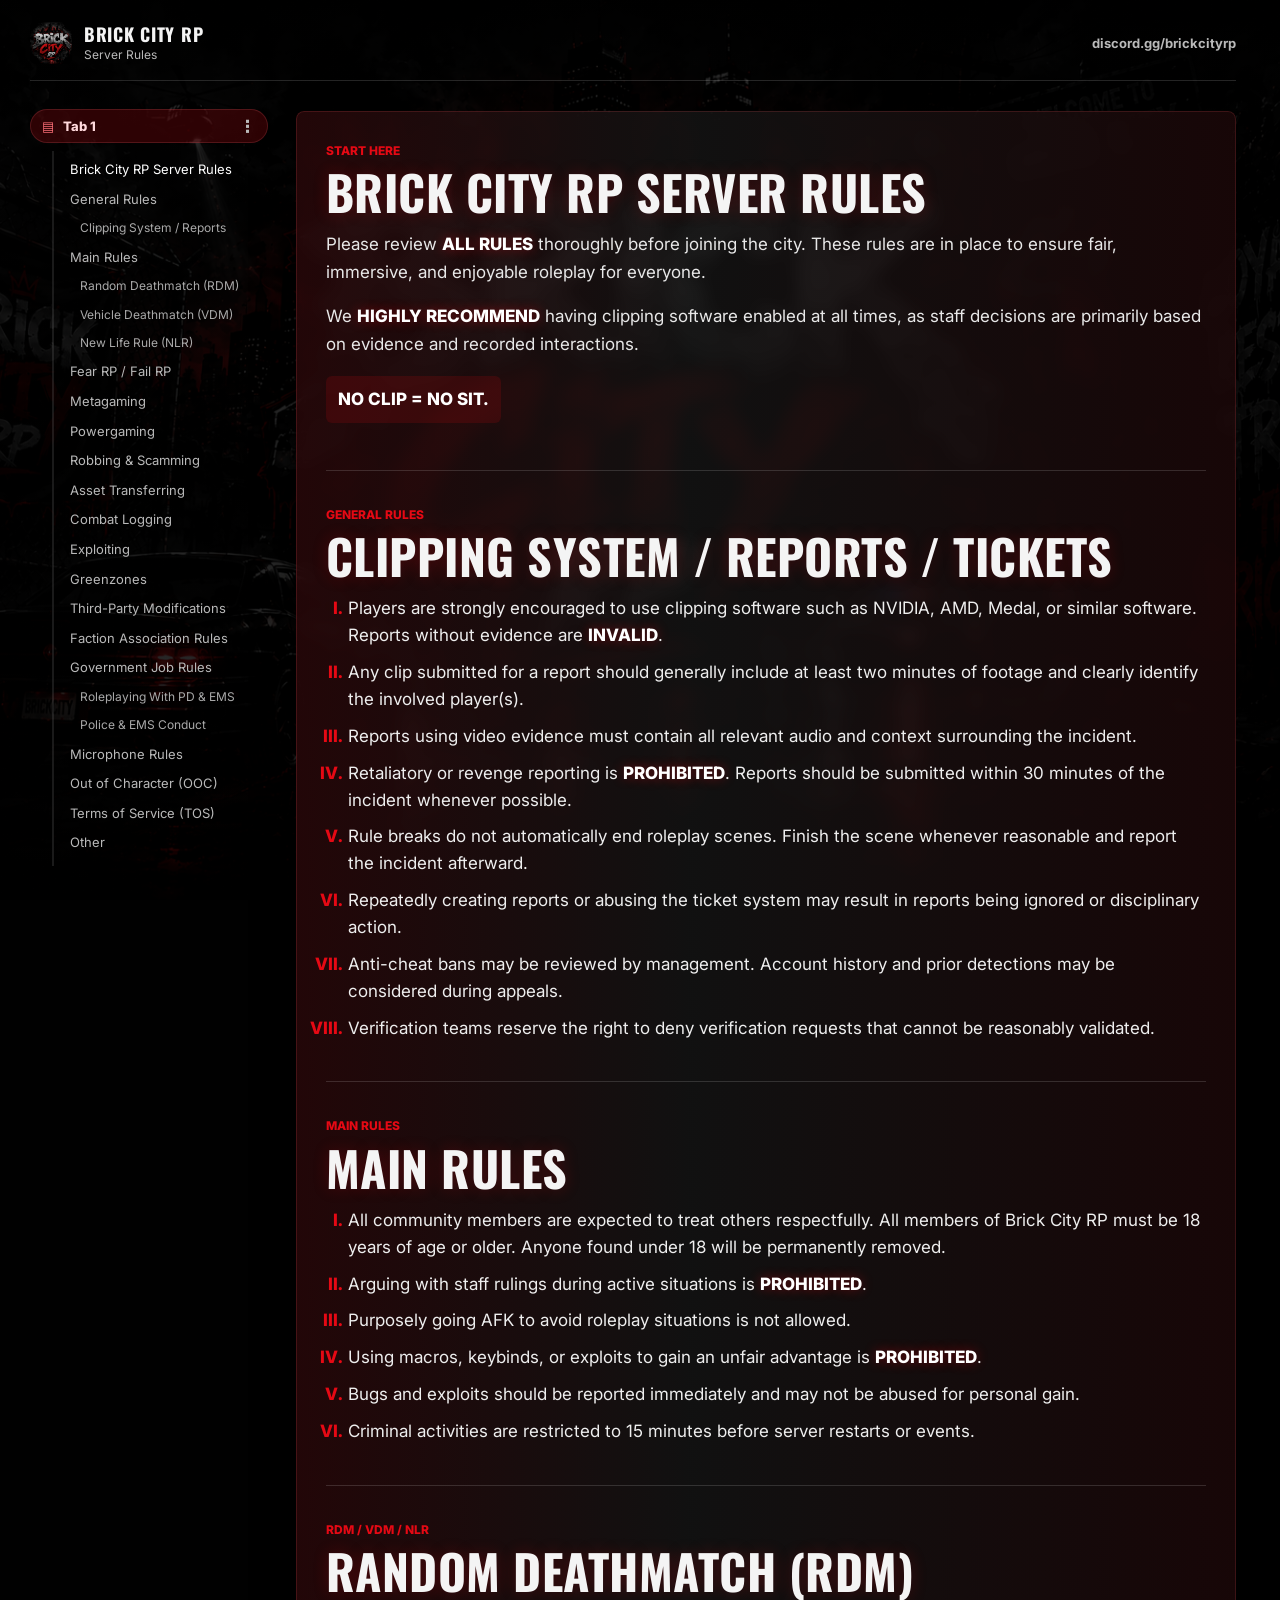
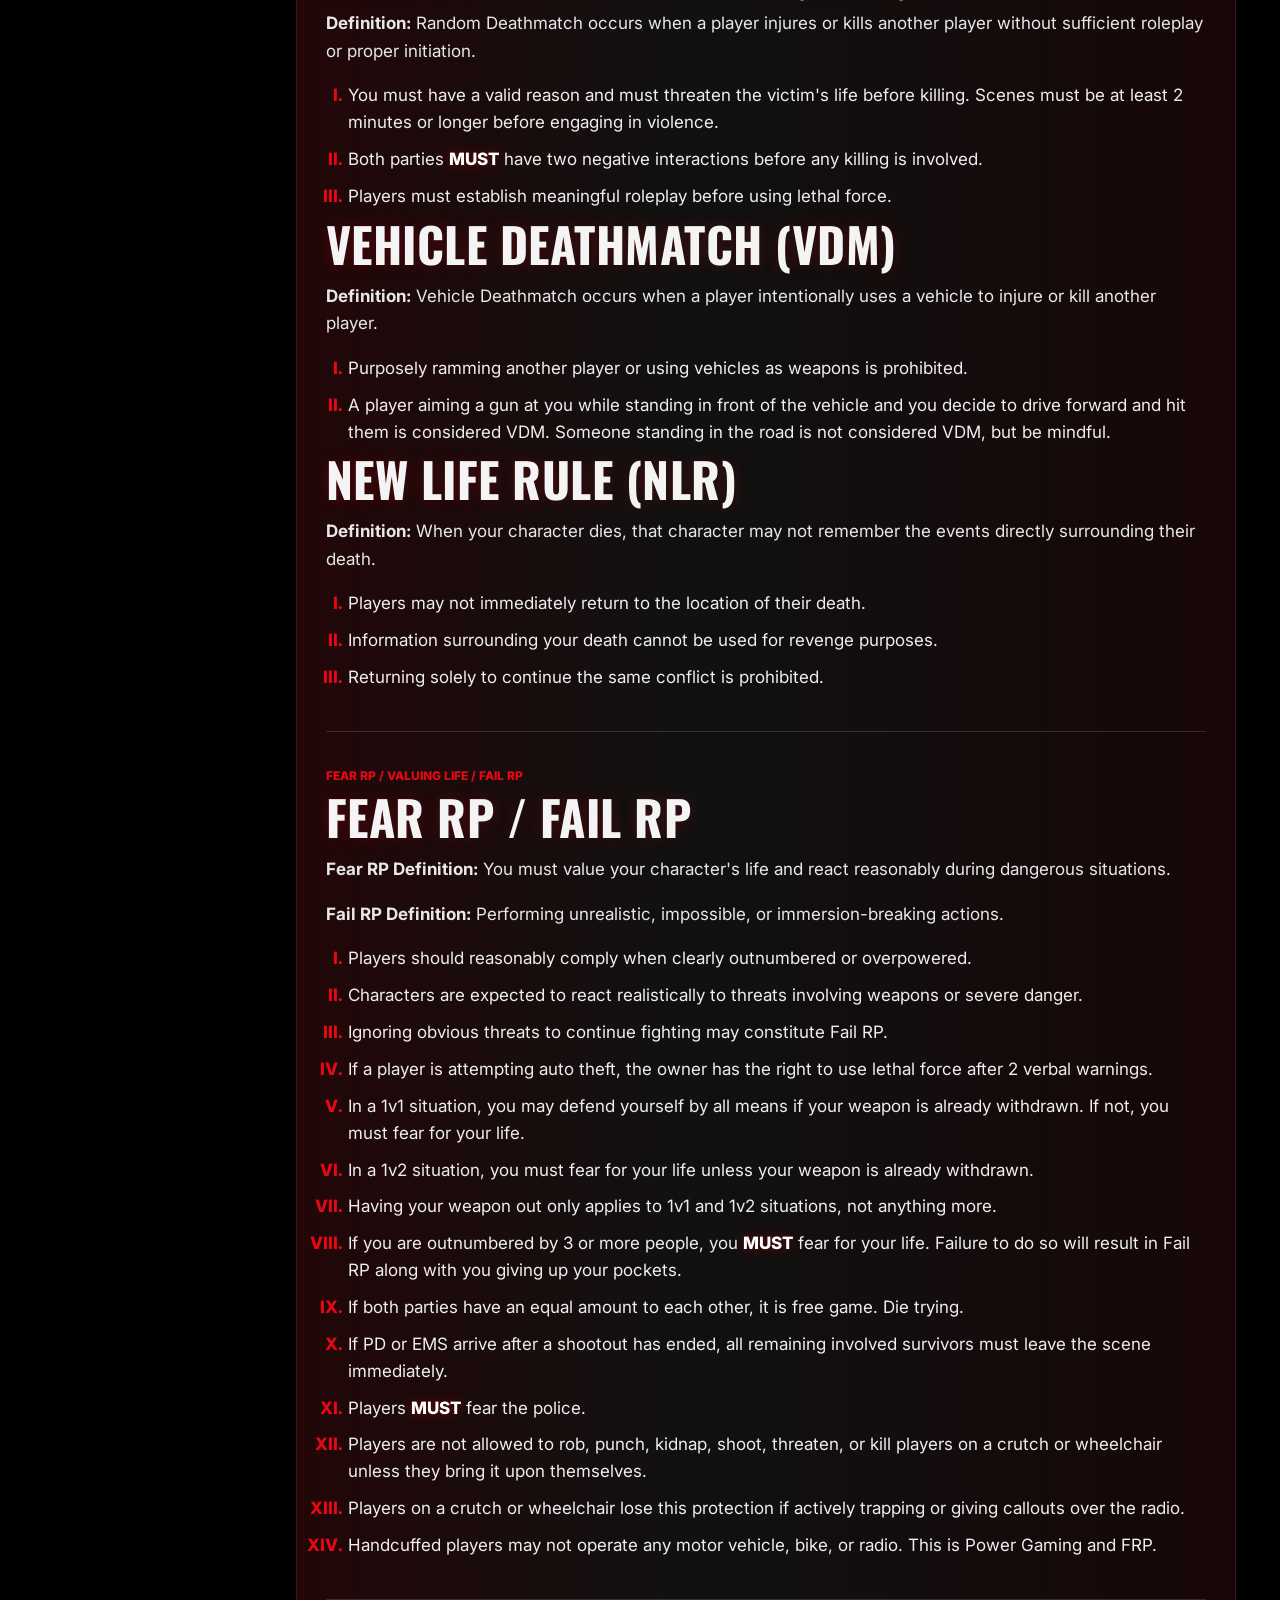
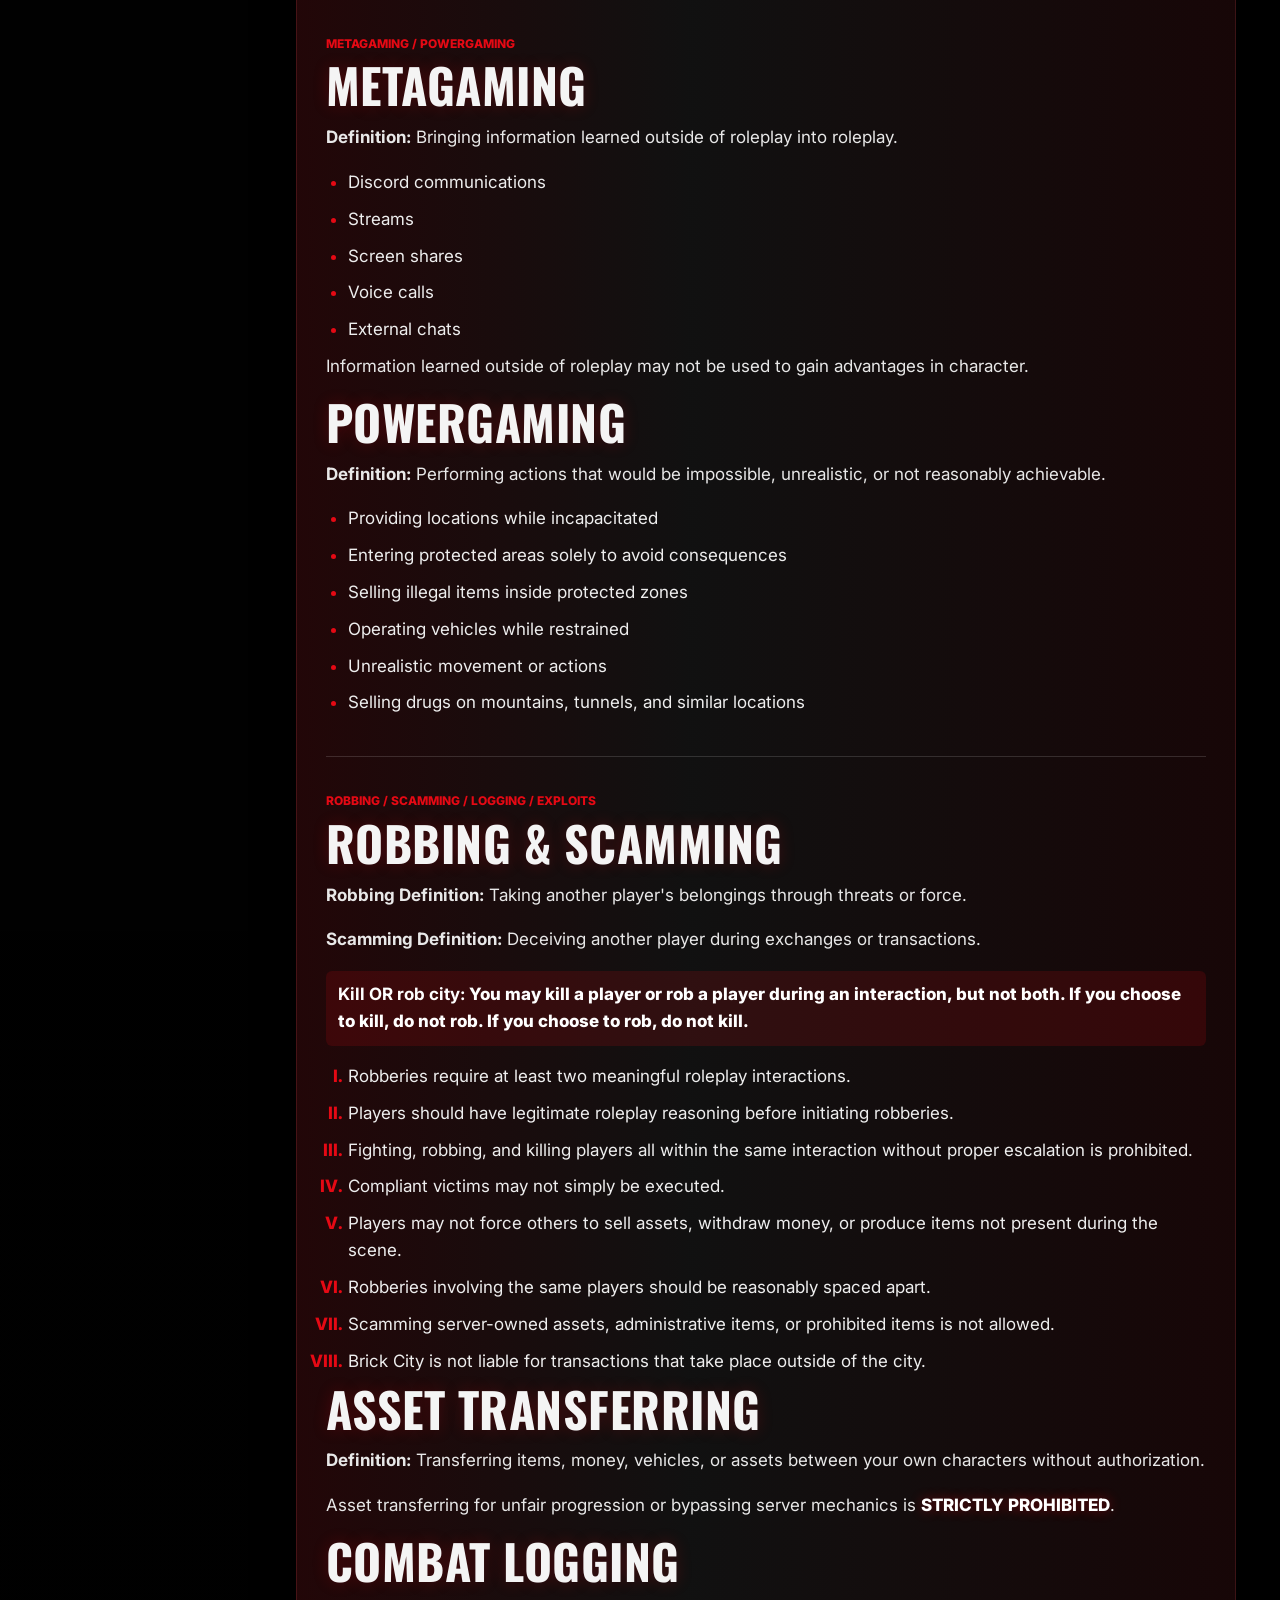
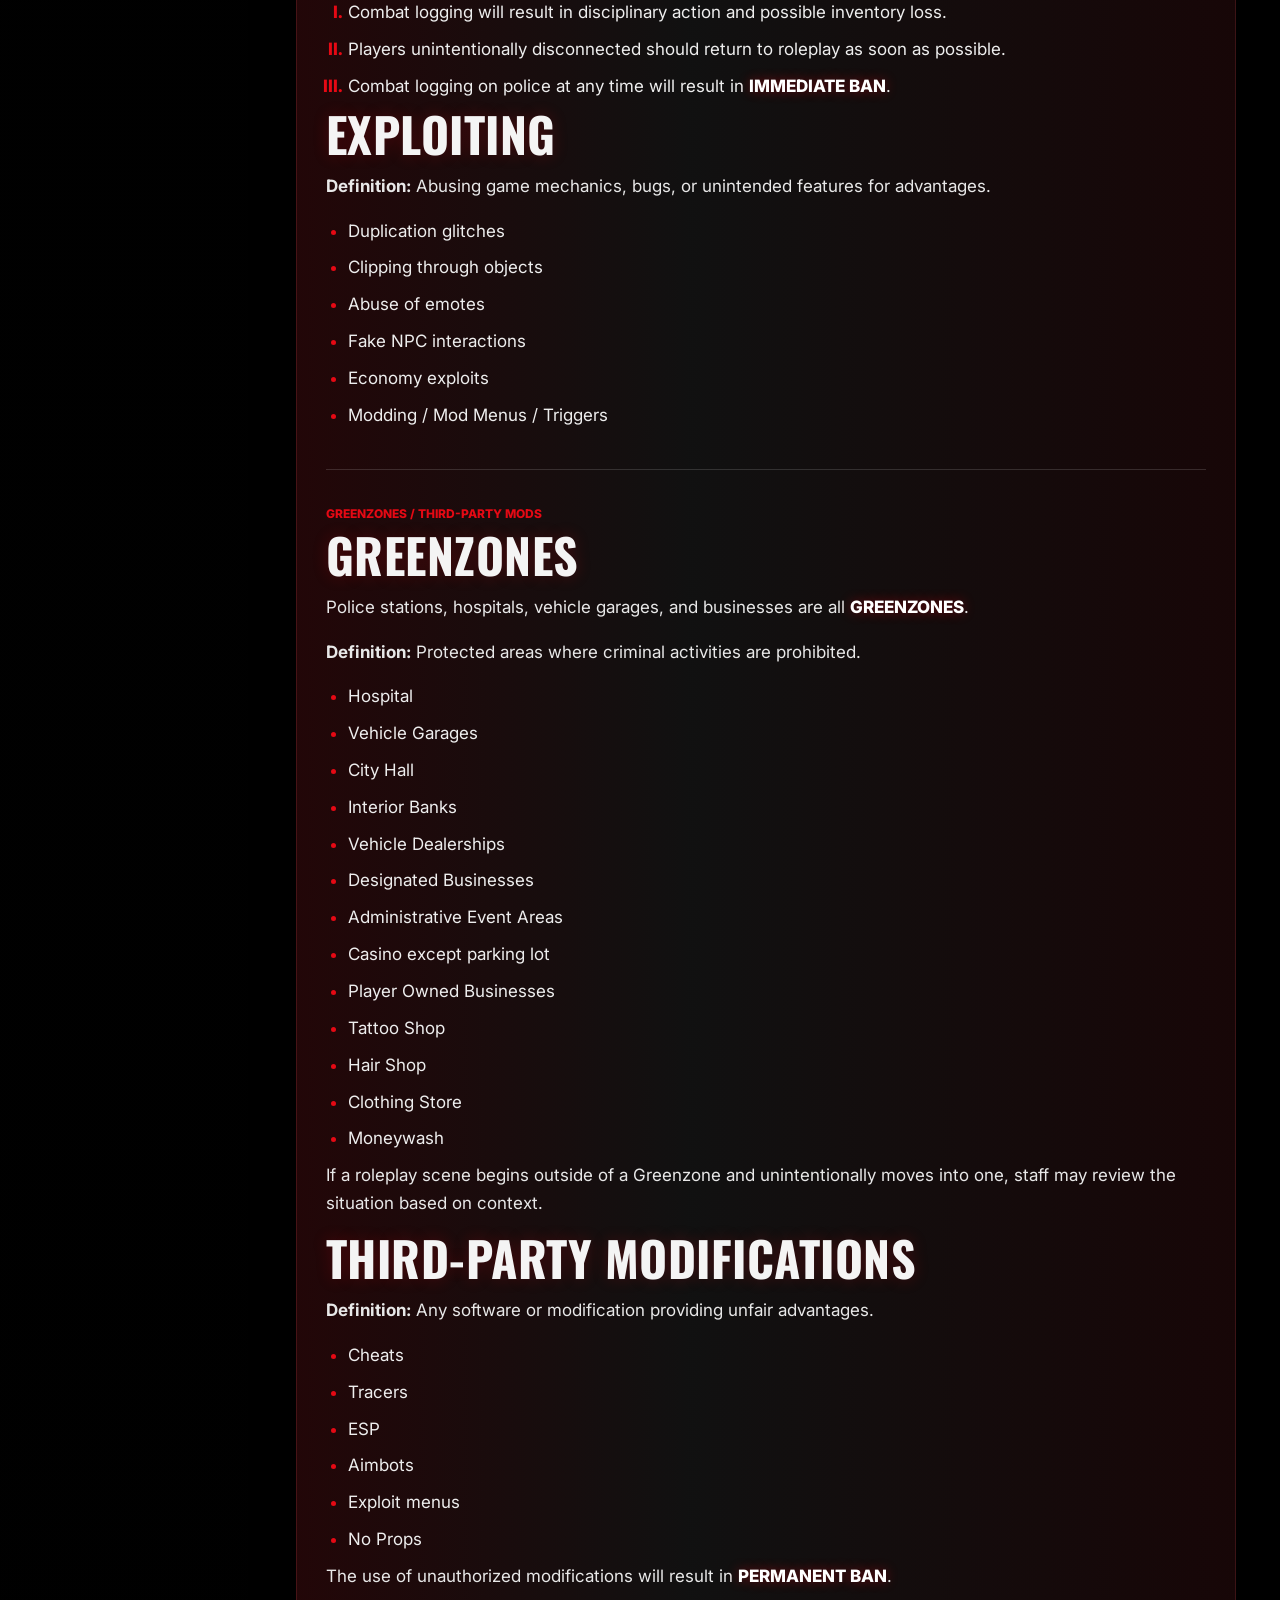
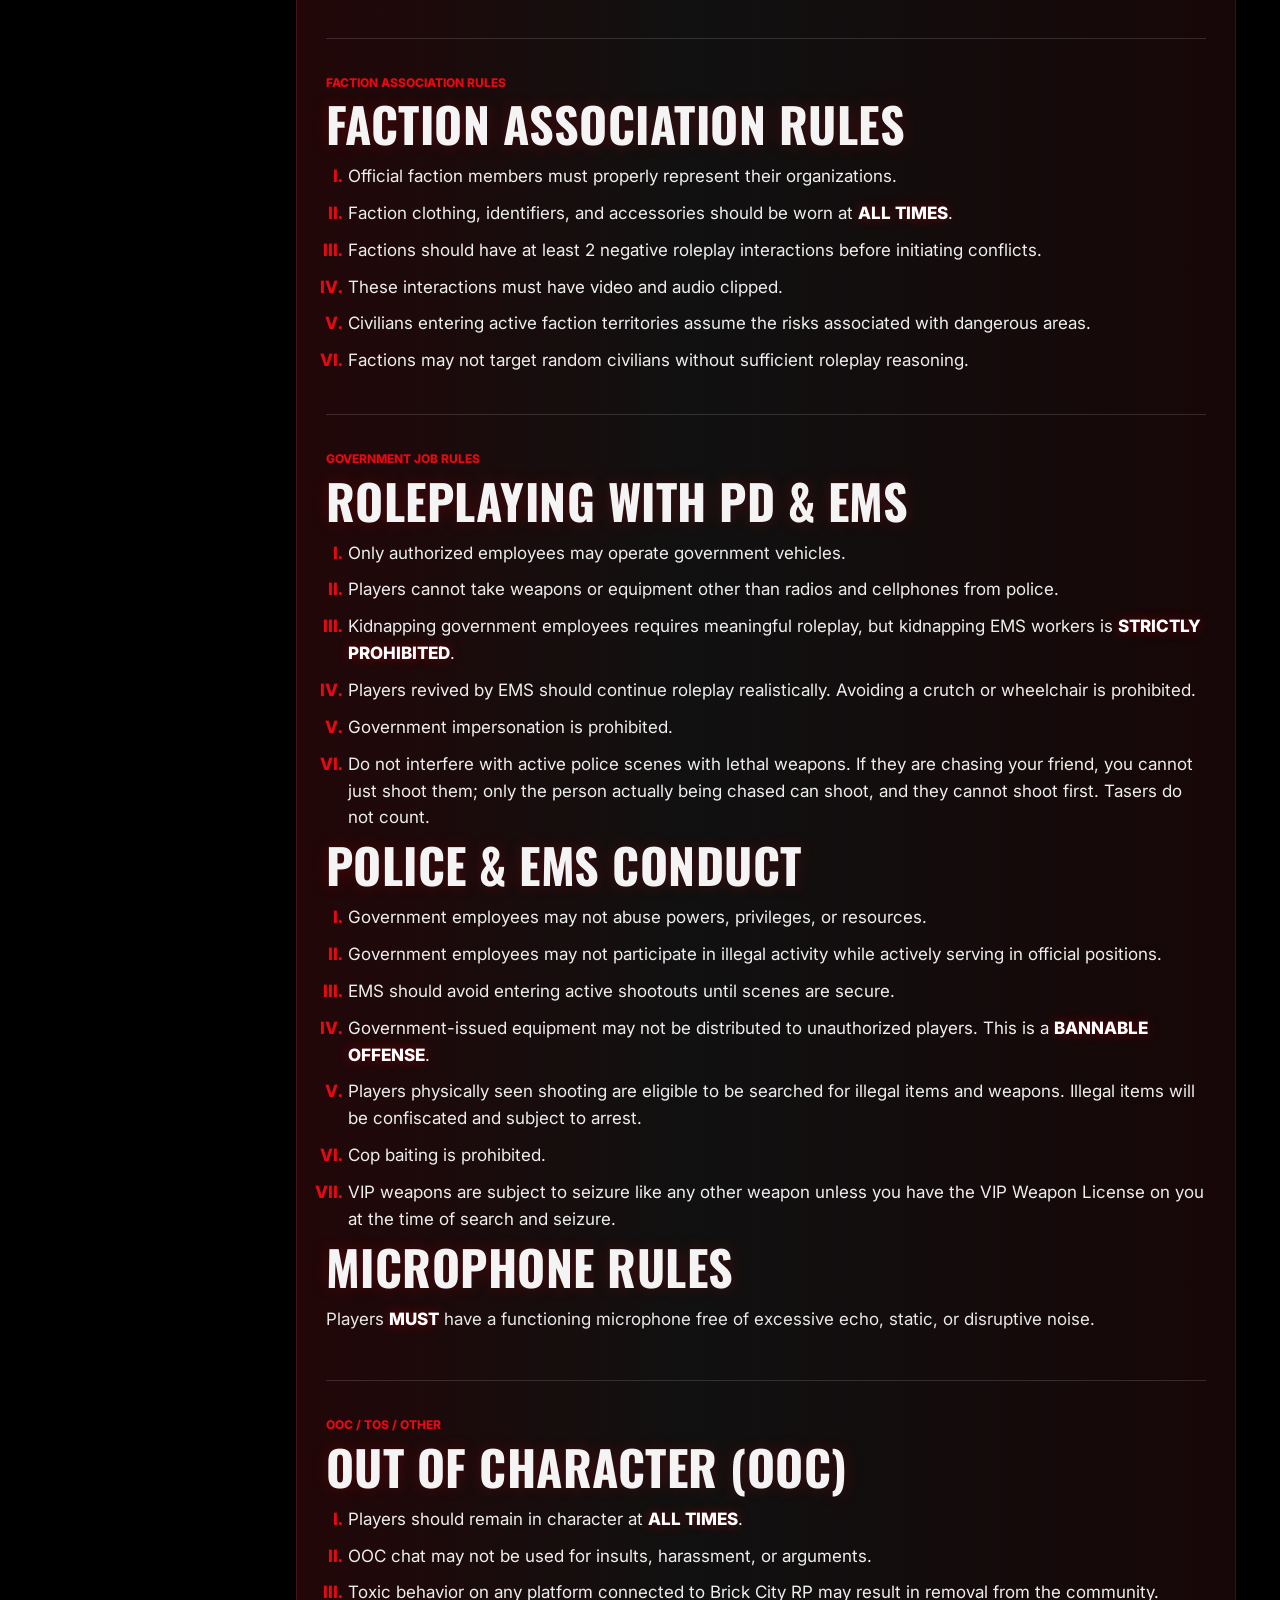
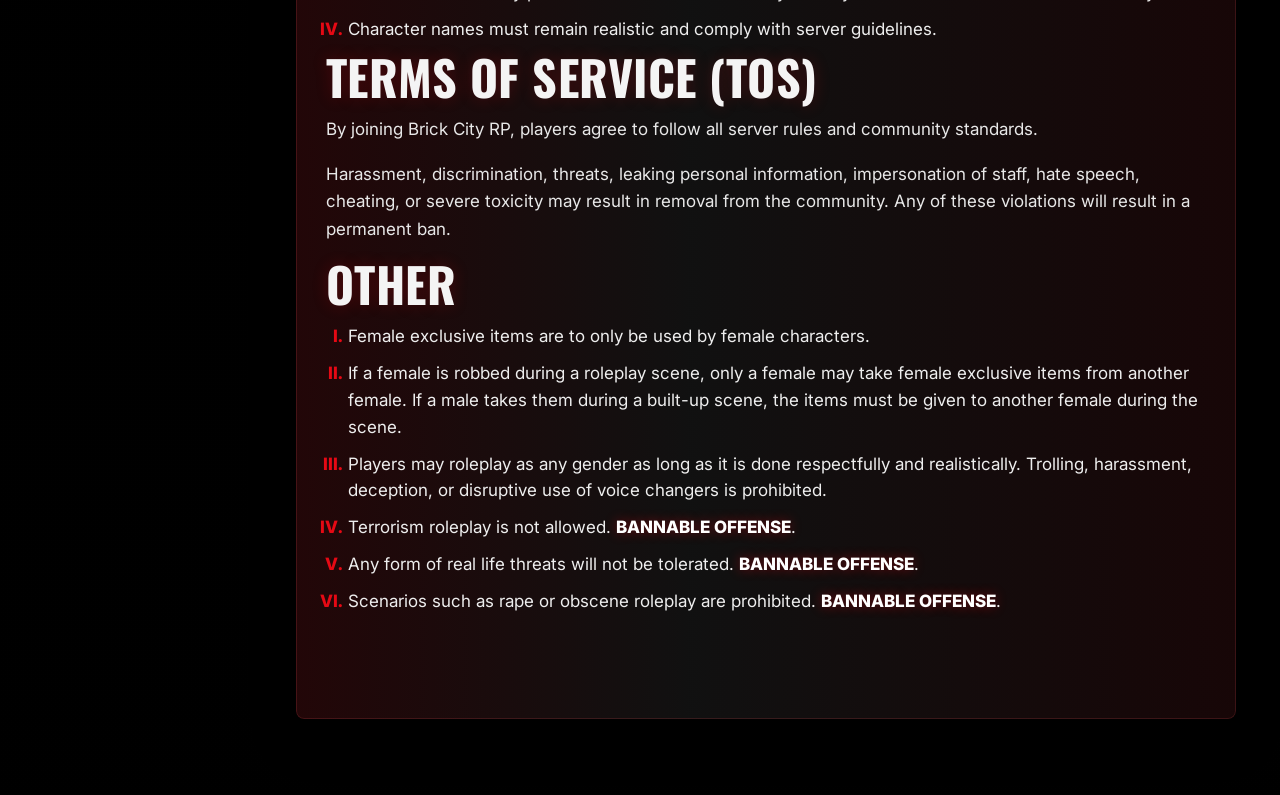
==== commit 987d5c8e: "Add files via upload" ====
--- a/index.html
+++ b/index.html
@@ -174,6 +174,7 @@
             <h2 id="robbing">Robbing &amp; Scamming</h2>
             <p><strong>Robbing Definition:</strong> Taking another player's belongings through threats or force.</p>
             <p><strong>Scamming Definition:</strong> Deceiving another player during exchanges or transactions.</p>
+            <p class="warning"><strong>Kill OR rob city:</strong> You may kill a player or rob a player during an interaction, but not both. If you choose to kill, do not rob. If you choose to rob, do not kill.</p>
             <ol>
               <li>Robberies require at least two meaningful roleplay interactions.</li>
               <li>Players should have legitimate roleplay reasoning before initiating robberies.</li>
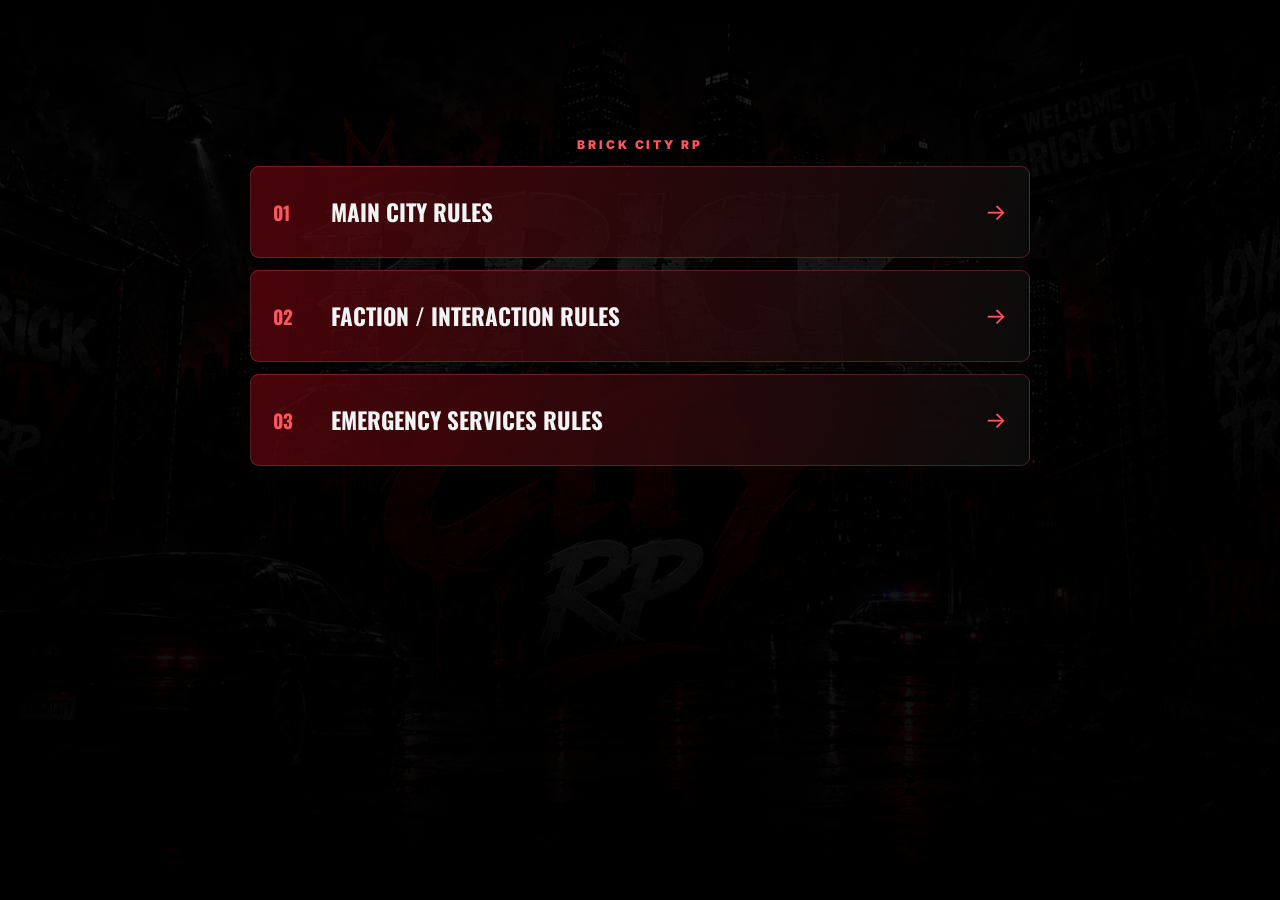
==== commit 916174cd: "Add files via upload" ====
--- a/index.html
+++ b/index.html
@@ -3,314 +3,20 @@
   <head>
     <meta charset="utf-8">
     <meta name="viewport" content="width=device-width, initial-scale=1">
-    <meta name="description" content="Brick City RP server rules.">
+    <meta name="description" content="Brick City RP rules for the city, factions, and emergency services.">
     <title>Brick City RP Rules</title>
     <link rel="preconnect" href="https://fonts.googleapis.com">
     <link rel="preconnect" href="https://fonts.gstatic.com" crossorigin>
     <link href="https://fonts.googleapis.com/css2?family=Inter:wght@500;600;700;800;900&family=Oswald:wght@600;700&display=swap" rel="stylesheet">
-    <link rel="stylesheet" href="styles.css?v=black-room-rules">
+    <link rel="stylesheet" href="styles.css?v=rulebooks-20260916">
   </head>
   <body>
-    <main class="simple-shell">
-      <header class="site-header">
-        <a class="brand" href="#overview" data-category-link="overview" aria-label="Brick City RP rules home">
-          <img src="assets/logo2.png" alt="Brick City RP logo">
-          <span>
-            <strong>Brick City RP</strong>
-            <small>Server Rules</small>
-          </span>
-        </a>
-
-        <a class="discord-link" href="https://discord.gg/brickcityrp" target="_blank" rel="noreferrer">discord.gg/brickcityrp</a>
-      </header>
-
-      <nav class="outline-nav" aria-label="Rule sections">
-        <div class="outline-tab">
-          <span class="tab-icon">▤</span>
-          <span>Tab 1</span>
-          <span class="tab-menu">⋮</span>
-        </div>
-        <div class="outline-list">
-          <a class="active" href="#overview">Brick City RP Server Rules</a>
-          <a href="#reports">General Rules</a>
-          <a class="sub-link" href="#reports">Clipping System / Reports</a>
-          <a href="#main">Main Rules</a>
-          <a class="sub-link" href="#rdm">Random Deathmatch (RDM)</a>
-          <a class="sub-link" href="#vdm">Vehicle Deathmatch (VDM)</a>
-          <a class="sub-link" href="#nlr">New Life Rule (NLR)</a>
-          <a href="#fear">Fear RP / Fail RP</a>
-          <a href="#metagaming">Metagaming</a>
-          <a href="#powergaming">Powergaming</a>
-          <a href="#robbing">Robbing &amp; Scamming</a>
-          <a href="#asset-transferring">Asset Transferring</a>
-          <a href="#combat-logging">Combat Logging</a>
-          <a href="#exploiting">Exploiting</a>
-          <a href="#zones">Greenzones</a>
-          <a href="#third-party-mods">Third-Party Modifications</a>
-          <a href="#factions">Faction Association Rules</a>
-          <a href="#government">Government Job Rules</a>
-          <a class="sub-link" href="#government">Roleplaying With PD &amp; EMS</a>
-          <a class="sub-link" href="#pd-ems-conduct">Police &amp; EMS Conduct</a>
-          <a href="#microphone-rules">Microphone Rules</a>
-          <a href="#ooc">Out of Character (OOC)</a>
-          <a href="#tos">Terms of Service (TOS)</a>
-          <a href="#other">Other</a>
-        </div>
-      </nav>
-
-      <section class="rules-sheet" aria-label="Brick City RP server rules">
-          <article class="rule-card visible" id="overview" data-category="overview">
-            <p class="rule-number">Start Here</p>
-            <h2>BRICK CITY RP SERVER RULES</h2>
-            <p>Please review <mark>ALL RULES</mark> thoroughly before joining the city. These rules are in place to ensure fair, immersive, and enjoyable roleplay for everyone.</p>
-            <p>We <mark>HIGHLY RECOMMEND</mark> having clipping software enabled at all times, as staff decisions are primarily based on evidence and recorded interactions.</p>
-            <p class="warning">NO CLIP = NO SIT.</p>
-          </article>
-
-          <article class="rule-card visible" id="reports" data-category="reports">
-            <p class="rule-number">General Rules</p>
-            <h2>Clipping System / Reports / Tickets</h2>
-            <ol>
-              <li>Players are strongly encouraged to use clipping software such as NVIDIA, AMD, Medal, or similar software. Reports without evidence are <mark>INVALID</mark>.</li>
-              <li>Any clip submitted for a report should generally include at least two minutes of footage and clearly identify the involved player(s).</li>
-              <li>Reports using video evidence must contain all relevant audio and context surrounding the incident.</li>
-              <li>Retaliatory or revenge reporting is <mark>PROHIBITED</mark>. Reports should be submitted within 30 minutes of the incident whenever possible.</li>
-              <li>Rule breaks do not automatically end roleplay scenes. Finish the scene whenever reasonable and report the incident afterward.</li>
-              <li>Repeatedly creating reports or abusing the ticket system may result in reports being ignored or disciplinary action.</li>
-              <li>Anti-cheat bans may be reviewed by management. Account history and prior detections may be considered during appeals.</li>
-              <li>Verification teams reserve the right to deny verification requests that cannot be reasonably validated.</li>
-            </ol>
-          </article>
-
-          <article class="rule-card visible" id="main" data-category="main">
-            <p class="rule-number">Main Rules</p>
-            <h2>Main Rules</h2>
-            <ol>
-              <li>All community members are expected to treat others respectfully. All members of Brick City RP must be 18 years of age or older. Anyone found under 18 will be permanently removed.</li>
-              <li>Arguing with staff rulings during active situations is <mark>PROHIBITED</mark>.</li>
-              <li>Purposely going AFK to avoid roleplay situations is not allowed.</li>
-              <li>Using macros, keybinds, or exploits to gain an unfair advantage is <mark>PROHIBITED</mark>.</li>
-              <li>Bugs and exploits should be reported immediately and may not be abused for personal gain.</li>
-              <li>Criminal activities are restricted to 15 minutes before server restarts or events.</li>
-            </ol>
-          </article>
-
-          <article class="rule-card visible" id="combat" data-category="combat">
-            <p class="rule-number">RDM / VDM / NLR</p>
-            <h2 id="rdm">Random Deathmatch (RDM)</h2>
-            <p><strong>Definition:</strong> Random Deathmatch occurs when a player injures or kills another player without sufficient roleplay or proper initiation.</p>
-            <ol>
-              <li>You must have a valid reason and must threaten the victim's life before killing. Scenes must be at least 2 minutes or longer before engaging in violence.</li>
-              <li>Both parties <mark>MUST</mark> have two negative interactions before any killing is involved.</li>
-              <li>Players must establish meaningful roleplay before using lethal force.</li>
-            </ol>
-
-            <h2 id="vdm">Vehicle Deathmatch (VDM)</h2>
-            <p><strong>Definition:</strong> Vehicle Deathmatch occurs when a player intentionally uses a vehicle to injure or kill another player.</p>
-            <ol>
-              <li>Purposely ramming another player or using vehicles as weapons is prohibited.</li>
-              <li>A player aiming a gun at you while standing in front of the vehicle and you decide to drive forward and hit them is considered VDM. Someone standing in the road is not considered VDM, but be mindful.</li>
-            </ol>
-
-            <h2 id="nlr">New Life Rule (NLR)</h2>
-            <p><strong>Definition:</strong> When your character dies, that character may not remember the events directly surrounding their death.</p>
-            <ol>
-              <li>Players may not immediately return to the location of their death.</li>
-              <li>Information surrounding your death cannot be used for revenge purposes.</li>
-              <li>Returning solely to continue the same conflict is prohibited.</li>
-            </ol>
-          </article>
-
-          <article class="rule-card visible" id="fear" data-category="fear">
-            <p class="rule-number">Fear RP / Valuing Life / Fail RP</p>
-            <h2>Fear RP / Fail RP</h2>
-            <p><strong>Fear RP Definition:</strong> You must value your character's life and react reasonably during dangerous situations.</p>
-            <p><strong>Fail RP Definition:</strong> Performing unrealistic, impossible, or immersion-breaking actions.</p>
-            <ol>
-              <li>Players should reasonably comply when clearly outnumbered or overpowered.</li>
-              <li>Characters are expected to react realistically to threats involving weapons or severe danger.</li>
-              <li>Ignoring obvious threats to continue fighting may constitute Fail RP.</li>
-              <li>If a player is attempting auto theft, the owner has the right to use lethal force after 2 verbal warnings.</li>
-              <li>In a 1v1 situation, you may defend yourself by all means if your weapon is already withdrawn. If not, you must fear for your life.</li>
-              <li>In a 1v2 situation, you must fear for your life unless your weapon is already withdrawn.</li>
-              <li>Having your weapon out only applies to 1v1 and 1v2 situations, not anything more.</li>
-              <li>If you are outnumbered by 3 or more people, you <mark>MUST</mark> fear for your life. Failure to do so will result in Fail RP along with you giving up your pockets.</li>
-              <li>If both parties have an equal amount to each other, it is free game. Die trying.</li>
-              <li>If PD or EMS arrive after a shootout has ended, all remaining involved survivors must leave the scene immediately.</li>
-              <li>Players <mark>MUST</mark> fear the police.</li>
-              <li>Players are not allowed to rob, punch, kidnap, shoot, threaten, or kill players on a crutch or wheelchair unless they bring it upon themselves.</li>
-              <li>Players on a crutch or wheelchair lose this protection if actively trapping or giving callouts over the radio.</li>
-              <li>Handcuffed players may not operate any motor vehicle, bike, or radio. This is Power Gaming and FRP.</li>
-            </ol>
-          </article>
-
-          <article class="rule-card visible" id="meta" data-category="meta">
-            <p class="rule-number">Metagaming / Powergaming</p>
-            <h2 id="metagaming">Metagaming</h2>
-            <p><strong>Definition:</strong> Bringing information learned outside of roleplay into roleplay.</p>
-            <ul>
-              <li>Discord communications</li>
-              <li>Streams</li>
-              <li>Screen shares</li>
-              <li>Voice calls</li>
-              <li>External chats</li>
-            </ul>
-            <p>Information learned outside of roleplay may not be used to gain advantages in character.</p>
-
-            <h2 id="powergaming">Powergaming</h2>
-            <p><strong>Definition:</strong> Performing actions that would be impossible, unrealistic, or not reasonably achievable.</p>
-            <ul>
-              <li>Providing locations while incapacitated</li>
-              <li>Entering protected areas solely to avoid consequences</li>
-              <li>Selling illegal items inside protected zones</li>
-              <li>Operating vehicles while restrained</li>
-              <li>Unrealistic movement or actions</li>
-              <li>Selling drugs on mountains, tunnels, and similar locations</li>
-            </ul>
-          </article>
-
-          <article class="rule-card visible" id="criminal" data-category="criminal">
-            <p class="rule-number">Robbing / Scamming / Logging / Exploits</p>
-            <h2 id="robbing">Robbing &amp; Scamming</h2>
-            <p><strong>Robbing Definition:</strong> Taking another player's belongings through threats or force.</p>
-            <p><strong>Scamming Definition:</strong> Deceiving another player during exchanges or transactions.</p>
-            <p class="warning"><strong>Kill OR rob city:</strong> You may kill a player or rob a player during an interaction, but not both. If you choose to kill, do not rob. If you choose to rob, do not kill.</p>
-            <ol>
-              <li>Robberies require at least two meaningful roleplay interactions.</li>
-              <li>Players should have legitimate roleplay reasoning before initiating robberies.</li>
-              <li>Fighting, robbing, and killing players all within the same interaction without proper escalation is prohibited.</li>
-              <li>Compliant victims may not simply be executed.</li>
-              <li>Players may not force others to sell assets, withdraw money, or produce items not present during the scene.</li>
-              <li>Robberies involving the same players should be reasonably spaced apart.</li>
-              <li>Scamming server-owned assets, administrative items, or prohibited items is not allowed.</li>
-              <li>Brick City is not liable for transactions that take place outside of the city.</li>
-            </ol>
-
-            <h2 id="asset-transferring">Asset Transferring</h2>
-            <p><strong>Definition:</strong> Transferring items, money, vehicles, or assets between your own characters without authorization.</p>
-            <p>Asset transferring for unfair progression or bypassing server mechanics is <mark>STRICTLY PROHIBITED</mark>.</p>
-
-            <h2 id="combat-logging">Combat Logging</h2>
-            <ol>
-              <li>Combat logging will result in disciplinary action and possible inventory loss.</li>
-              <li>Players unintentionally disconnected should return to roleplay as soon as possible.</li>
-              <li>Combat logging on police at any time will result in <mark>IMMEDIATE BAN</mark>.</li>
-            </ol>
-
-            <h2 id="exploiting">Exploiting</h2>
-            <p><strong>Definition:</strong> Abusing game mechanics, bugs, or unintended features for advantages.</p>
-            <ul>
-              <li>Duplication glitches</li>
-              <li>Clipping through objects</li>
-              <li>Abuse of emotes</li>
-              <li>Fake NPC interactions</li>
-              <li>Economy exploits</li>
-              <li>Modding / Mod Menus / Triggers</li>
-            </ul>
-          </article>
-
-          <article class="rule-card visible" id="zones" data-category="zones">
-            <p class="rule-number">Greenzones / Third-Party Mods</p>
-            <h2>Greenzones</h2>
-            <p>Police stations, hospitals, vehicle garages, and businesses are all <mark>GREENZONES</mark>.</p>
-            <p><strong>Definition:</strong> Protected areas where criminal activities are prohibited.</p>
-            <ul class="chip-list">
-              <li>Hospital</li>
-              <li>Vehicle Garages</li>
-              <li>City Hall</li>
-              <li>Interior Banks</li>
-              <li>Vehicle Dealerships</li>
-              <li>Designated Businesses</li>
-              <li>Administrative Event Areas</li>
-              <li>Casino except parking lot</li>
-              <li>Player Owned Businesses</li>
-              <li>Tattoo Shop</li>
-              <li>Hair Shop</li>
-              <li>Clothing Store</li>
-              <li>Moneywash</li>
-            </ul>
-            <p>If a roleplay scene begins outside of a Greenzone and unintentionally moves into one, staff may review the situation based on context.</p>
-
-            <h2 id="third-party-mods">Third-Party Modifications</h2>
-            <p><strong>Definition:</strong> Any software or modification providing unfair advantages.</p>
-            <ul>
-              <li>Cheats</li>
-              <li>Tracers</li>
-              <li>ESP</li>
-              <li>Aimbots</li>
-              <li>Exploit menus</li>
-              <li>No Props</li>
-            </ul>
-            <p>The use of unauthorized modifications will result in <mark>PERMANENT BAN</mark>.</p>
-          </article>
-
-          <article class="rule-card visible" id="factions" data-category="factions">
-            <p class="rule-number">Faction Association Rules</p>
-            <h2>Faction Association Rules</h2>
-            <ol>
-              <li>Official faction members must properly represent their organizations.</li>
-              <li>Faction clothing, identifiers, and accessories should be worn at <mark>ALL TIMES</mark>.</li>
-              <li>Factions should have at least 2 negative roleplay interactions before initiating conflicts.</li>
-              <li>These interactions must have video and audio clipped.</li>
-              <li>Civilians entering active faction territories assume the risks associated with dangerous areas.</li>
-              <li>Factions may not target random civilians without sufficient roleplay reasoning.</li>
-            </ol>
-          </article>
-
-          <article class="rule-card visible" id="government" data-category="government">
-            <p class="rule-number">Government Job Rules</p>
-            <h2>Roleplaying With PD &amp; EMS</h2>
-            <ol>
-              <li>Only authorized employees may operate government vehicles.</li>
-              <li>Players cannot take weapons or equipment other than radios and cellphones from police.</li>
-              <li>Kidnapping government employees requires meaningful roleplay, but kidnapping EMS workers is <mark>STRICTLY PROHIBITED</mark>.</li>
-              <li>Players revived by EMS should continue roleplay realistically. Avoiding a crutch or wheelchair is prohibited.</li>
-              <li>Government impersonation is prohibited.</li>
-              <li>Do not interfere with active police scenes with lethal weapons. If they are chasing your friend, you cannot just shoot them; only the person actually being chased can shoot, and they cannot shoot first. Tasers do not count.</li>
-            </ol>
-
-            <h2 id="pd-ems-conduct">Police &amp; EMS Conduct</h2>
-            <ol>
-              <li>Government employees may not abuse powers, privileges, or resources.</li>
-              <li>Government employees may not participate in illegal activity while actively serving in official positions.</li>
-              <li>EMS should avoid entering active shootouts until scenes are secure.</li>
-              <li>Government-issued equipment may not be distributed to unauthorized players. This is a <mark>BANNABLE OFFENSE</mark>.</li>
-              <li>Players physically seen shooting are eligible to be searched for illegal items and weapons. Illegal items will be confiscated and subject to arrest.</li>
-              <li>Cop baiting is prohibited.</li>
-              <li>VIP weapons are subject to seizure like any other weapon unless you have the VIP Weapon License on you at the time of search and seizure.</li>
-            </ol>
-
-            <h2 id="microphone-rules">Microphone Rules</h2>
-            <p>Players <mark>MUST</mark> have a functioning microphone free of excessive echo, static, or disruptive noise.</p>
-          </article>
-
-          <article class="rule-card visible" id="ooc" data-category="ooc">
-            <p class="rule-number">OOC / TOS / Other</p>
-            <h2>Out of Character (OOC)</h2>
-            <ol>
-              <li>Players should remain in character at <mark>ALL TIMES</mark>.</li>
-              <li>OOC chat may not be used for insults, harassment, or arguments.</li>
-              <li>Toxic behavior on any platform connected to Brick City RP may result in removal from the community.</li>
-              <li>Character names must remain realistic and comply with server guidelines.</li>
-            </ol>
-
-            <h2 id="tos">Terms of Service (TOS)</h2>
-            <p>By joining Brick City RP, players agree to follow all server rules and community standards.</p>
-            <p>Harassment, discrimination, threats, leaking personal information, impersonation of staff, hate speech, cheating, or severe toxicity may result in removal from the community. Any of these violations will result in a permanent ban.</p>
-
-            <h2 id="other">Other</h2>
-            <ol>
-              <li>Female exclusive items are to only be used by female characters.</li>
-              <li>If a female is robbed during a roleplay scene, only a female may take female exclusive items from another female. If a male takes them during a built-up scene, the items must be given to another female during the scene.</li>
-              <li>Players may roleplay as any gender as long as it is done respectfully and realistically. Trolling, harassment, deception, or disruptive use of voice changers is prohibited.</li>
-              <li>Terrorism roleplay is not allowed. <mark>BANNABLE OFFENSE</mark>.</li>
-              <li>Any form of real life threats will not be tolerated. <mark>BANNABLE OFFENSE</mark>.</li>
-              <li>Scenarios such as rape or obscene roleplay are prohibited. <mark>BANNABLE OFFENSE</mark>.</li>
-            </ol>
-          </article>
-      </section>
-    </main>
-
-    <script src="app.js?v=simple-sheet"></script>
+    <noscript>
+      <main class="load-error">
+        <h1>Brick City RP Rules</h1>
+        <p>Enable JavaScript to view the current rulebooks.</p>
+      </main>
+    </noscript>
+    <script src="app.js?v=rulebooks-20260916"></script>
   </body>
 </html>
--- a/styles.css
+++ b/styles.css
@@ -38,50 +38,22 @@
 
 .simple-shell {
   display: grid;
-  grid-template-columns: 238px minmax(0, 940px);
-  gap: 28px;
-  width: min(1220px, calc(100% - 28px));
+  grid-template-columns: 238px minmax(0, 1fr);
+  gap: 18px;
+  width: min(1420px, calc(100% - 28px));
   margin: 0 auto;
   padding: 22px 0 76px;
 }
 
 .site-header {
-  grid-column: 1 / -1;
+  grid-column: 2;
+  min-height: 42px;
   display: flex;
   align-items: center;
-  justify-content: space-between;
+  justify-content: flex-end;
   gap: 16px;
-  padding-bottom: 16px;
+  padding-bottom: 12px;
   border-bottom: 1px solid var(--line);
-}
-
-.brand {
-  display: inline-flex;
-  align-items: center;
-  gap: 12px;
-}
-
-.brand img {
-  width: 42px;
-  height: 42px;
-  object-fit: cover;
-  border-radius: 6px;
-}
-
-.brand strong {
-  display: block;
-  font-family: var(--display);
-  font-size: 18px;
-  line-height: 1;
-  letter-spacing: 0.04em;
-  text-transform: uppercase;
-}
-
-.brand small {
-  display: block;
-  margin-top: 4px;
-  color: var(--muted);
-  font-size: 12px;
 }
 
 .discord-link {
@@ -97,22 +69,43 @@
 .outline-nav {
   position: sticky;
   top: 14px;
+  grid-row: 1 / span 2;
   align-self: start;
-  max-height: calc(100vh - 28px);
+  height: calc(100vh - 28px);
+  display: flex;
+  flex-direction: column;
+  padding: 8px 10px 12px;
   overflow: hidden;
+  background: rgba(4, 7, 8, 0.78);
+  border-right: 1px solid rgba(255, 255, 255, 0.12);
+  box-shadow: 10px 0 28px rgba(0, 0, 0, 0.18);
+}
+
+.sidebar-brand {
+  display: block;
+  padding: 10px 12px 18px;
+  border-bottom: 1px solid rgba(255, 255, 255, 0.1);
+}
+
+.sidebar-brand img {
+  display: block;
+  width: 100%;
+  height: auto;
+  max-height: 92px;
+  object-fit: contain;
 }
 
 .outline-tab {
   display: flex;
   align-items: center;
   gap: 9px;
-  min-height: 34px;
+  min-height: 38px;
   padding: 0 12px;
   color: #ffd9dc;
   font-size: 13px;
   font-weight: 800;
   background: rgba(132, 6, 14, 0.34);
-  border-radius: 999px;
+  border-radius: 7px;
   box-shadow: inset 0 0 0 1px rgba(255, 108, 116, 0.18);
 }
 
@@ -122,18 +115,17 @@
 }
 
 .tab-menu {
-  margin-left: auto;
-  color: var(--muted);
-  font-size: 17px;
+  display: none;
 }
 
 .outline-list {
   position: relative;
-  max-height: calc(100vh - 76px);
-  margin: 8px 0 0 22px;
+  flex: 1;
+  min-height: 0;
+  margin: 8px 0 0 10px;
   padding: 4px 0 8px 16px;
   overflow-y: auto;
-  border-left: 2px solid rgba(255, 255, 255, 0.1);
+  border-left: 1px solid rgba(255, 255, 255, 0.14);
   scrollbar-width: thin;
 }
 
@@ -155,10 +147,20 @@
   position: absolute;
   top: 5px;
   bottom: 5px;
-  left: -18px;
+    left: -17px;
   width: 2px;
   content: "";
   background: var(--red);
+}
+
+.sidebar-motto {
+  display: block;
+  width: 100%;
+  height: 150px;
+  margin: 10px auto 0;
+  object-fit: contain;
+  object-position: center bottom;
+  filter: drop-shadow(0 8px 16px rgba(0, 0, 0, 0.36));
 }
 
 .outline-list .sub-link {
@@ -290,15 +292,29 @@
   }
 
   .site-header {
+    grid-column: auto;
+    min-height: 0;
     align-items: flex-start;
-    flex-direction: column;
+    justify-content: flex-start;
+    padding-bottom: 8px;
   }
 
   .outline-nav {
     position: static;
-    max-height: none;
+    height: auto;
+    display: block;
+    padding: 0;
     margin: 14px 0 22px;
     overflow: visible;
+    background: transparent;
+    border-right: 0;
+    box-shadow: none;
+  }
+
+  .sidebar-brand {
+    width: min(250px, 78vw);
+    margin: 0 auto;
+    padding: 4px 18px 14px;
   }
 
   .outline-tab {
@@ -334,8 +350,96 @@
     display: none;
   }
 
+  .sidebar-motto {
+    width: min(240px, 78vw);
+    height: 110px;
+    margin: 14px auto 0;
+  }
+
   p,
   li {
     font-size: 16px;
   }
 }
+
+/* Three-rule-set landing page and focused rule-set views. */
+.hidden { display: none !important; }
+
+.landing-screen {
+  min-height: 100vh;
+  width: min(780px, calc(100% - 32px));
+  margin: 0 auto;
+  padding: clamp(72px, 15vh, 150px) 0 64px;
+  text-align: center;
+}
+
+.landing-eyebrow,
+.landing-screen .landing-copy { color: var(--muted); }
+.landing-eyebrow { margin-bottom: 12px; color: #ff555d; font-size: 12px; font-weight: 900; letter-spacing: .24em; }
+.landing-screen h1 { margin-bottom: 14px; font-size: clamp(42px, 8vw, 72px); }
+.landing-screen .landing-copy { margin-bottom: 34px; font-size: 16px; }
+
+.rule-set-choices { display: grid; gap: 12px; text-align: left; }
+.rule-set-choice {
+  width: 100%;
+  min-height: 92px;
+  display: grid;
+  grid-template-columns: 42px 1fr 32px;
+  align-items: center;
+  gap: 16px;
+  padding: 16px 22px;
+  color: var(--text);
+  font: inherit;
+  text-align: left;
+  cursor: pointer;
+  background: linear-gradient(105deg, rgba(102, 5, 13, .7), rgba(12, 12, 12, .88));
+  border: 1px solid rgba(255, 88, 96, .28);
+  border-radius: 9px;
+  transition: transform .18s ease, border-color .18s ease, background .18s ease;
+}
+.rule-set-choice:hover, .rule-set-choice:focus-visible { transform: translateY(-2px); border-color: var(--red); background-color: rgba(229, 9, 20, .16); outline: none; }
+.choice-number { color: #ff555d; font: 700 19px var(--display); }
+.rule-set-choice strong { display: block; font: 700 clamp(18px, 3vw, 23px) var(--display); text-transform: uppercase; }
+.rule-set-choice small { display: block; margin-top: 5px; color: var(--muted); font-size: 13px; line-height: 1.4; }
+.choice-arrow { justify-self: end; color: #ff555d; font-size: 23px; }
+
+.rules-shell {
+  display: grid;
+  grid-template-columns: 238px minmax(0, 1fr);
+  grid-template-rows: auto 1fr;
+  gap: 14px 18px;
+  width: min(1420px, calc(100% - 28px));
+  min-height: 100vh;
+  margin: 0 auto;
+  padding: 18px 0 64px;
+}
+.rules-topbar { grid-column: 2; display: flex; align-items: center; justify-content: space-between; gap: 14px; min-height: 48px; padding-bottom: 10px; border-bottom: 1px solid var(--line); }
+.back-home { flex: 0 0 auto; padding: 9px 12px; color: #ffd9dc; font: 700 12px var(--sans); cursor: pointer; background: rgba(132, 6, 14, .34); border: 1px solid rgba(255, 108, 116, .18); border-radius: 6px; }
+.back-home:hover, .back-home:focus-visible { color: #fff; border-color: var(--red); }
+.rules-topbar .discord-link { flex: 0 0 auto; }
+.rules-shell .outline-nav { grid-column: 1; grid-row: 1 / span 2; }
+.rules-content { grid-column: 2; min-width: 0; }
+.rules-heading { margin: 0 0 16px; padding: 22px clamp(18px, 3vw, 30px); background: linear-gradient(100deg, rgba(130, 5, 14, .3), rgba(12,12,12,.55)); border: 1px solid rgba(255,88,96,.2); border-radius: 8px; }
+.rules-heading h1 { margin: 0 0 9px; font-size: clamp(34px, 5vw, 56px); }
+.rules-heading .rule-number { margin-bottom: 8px; }
+.rules-heading .rules-intro { margin-bottom: 0; color: var(--muted); font-size: 15px; }
+.outline-set-title { margin: 0 8px 10px; color: var(--text); font: 700 17px/1.12 var(--display); text-transform: uppercase; }
+.outline-list a { overflow-wrap: anywhere; }
+.rule-card h2 { scroll-margin-top: 20px; }
+.rule-card h3 { scroll-margin-top: 20px; }
+.rules-sheet > .rule-card:last-child { margin-bottom: 0; padding-bottom: 0; }
+.rules-group-heading { margin: 26px 0 10px; color: var(--accent); font-size: 15px; letter-spacing: .12em; text-transform: uppercase; }
+.load-error { width: min(680px, calc(100% - 32px)); margin: 15vh auto; padding: 28px; background: rgba(12,12,12,.8); border: 1px solid var(--line); border-radius: 8px; }
+
+@media (max-width: 850px) {
+  .rules-topbar { flex-wrap: wrap; }
+}
+
+@media (max-width: 720px) {
+  .rules-shell { display: block; width: min(100% - 22px, 940px); padding-top: 12px; }
+  .rules-topbar { display: flex; }
+  .rules-shell .outline-nav { height: auto; margin: 14px 0 18px; }
+  .rules-content { width: 100%; }
+  .sidebar-motto { display: none; }
+  .rules-heading { padding: 20px 17px; }
+}
